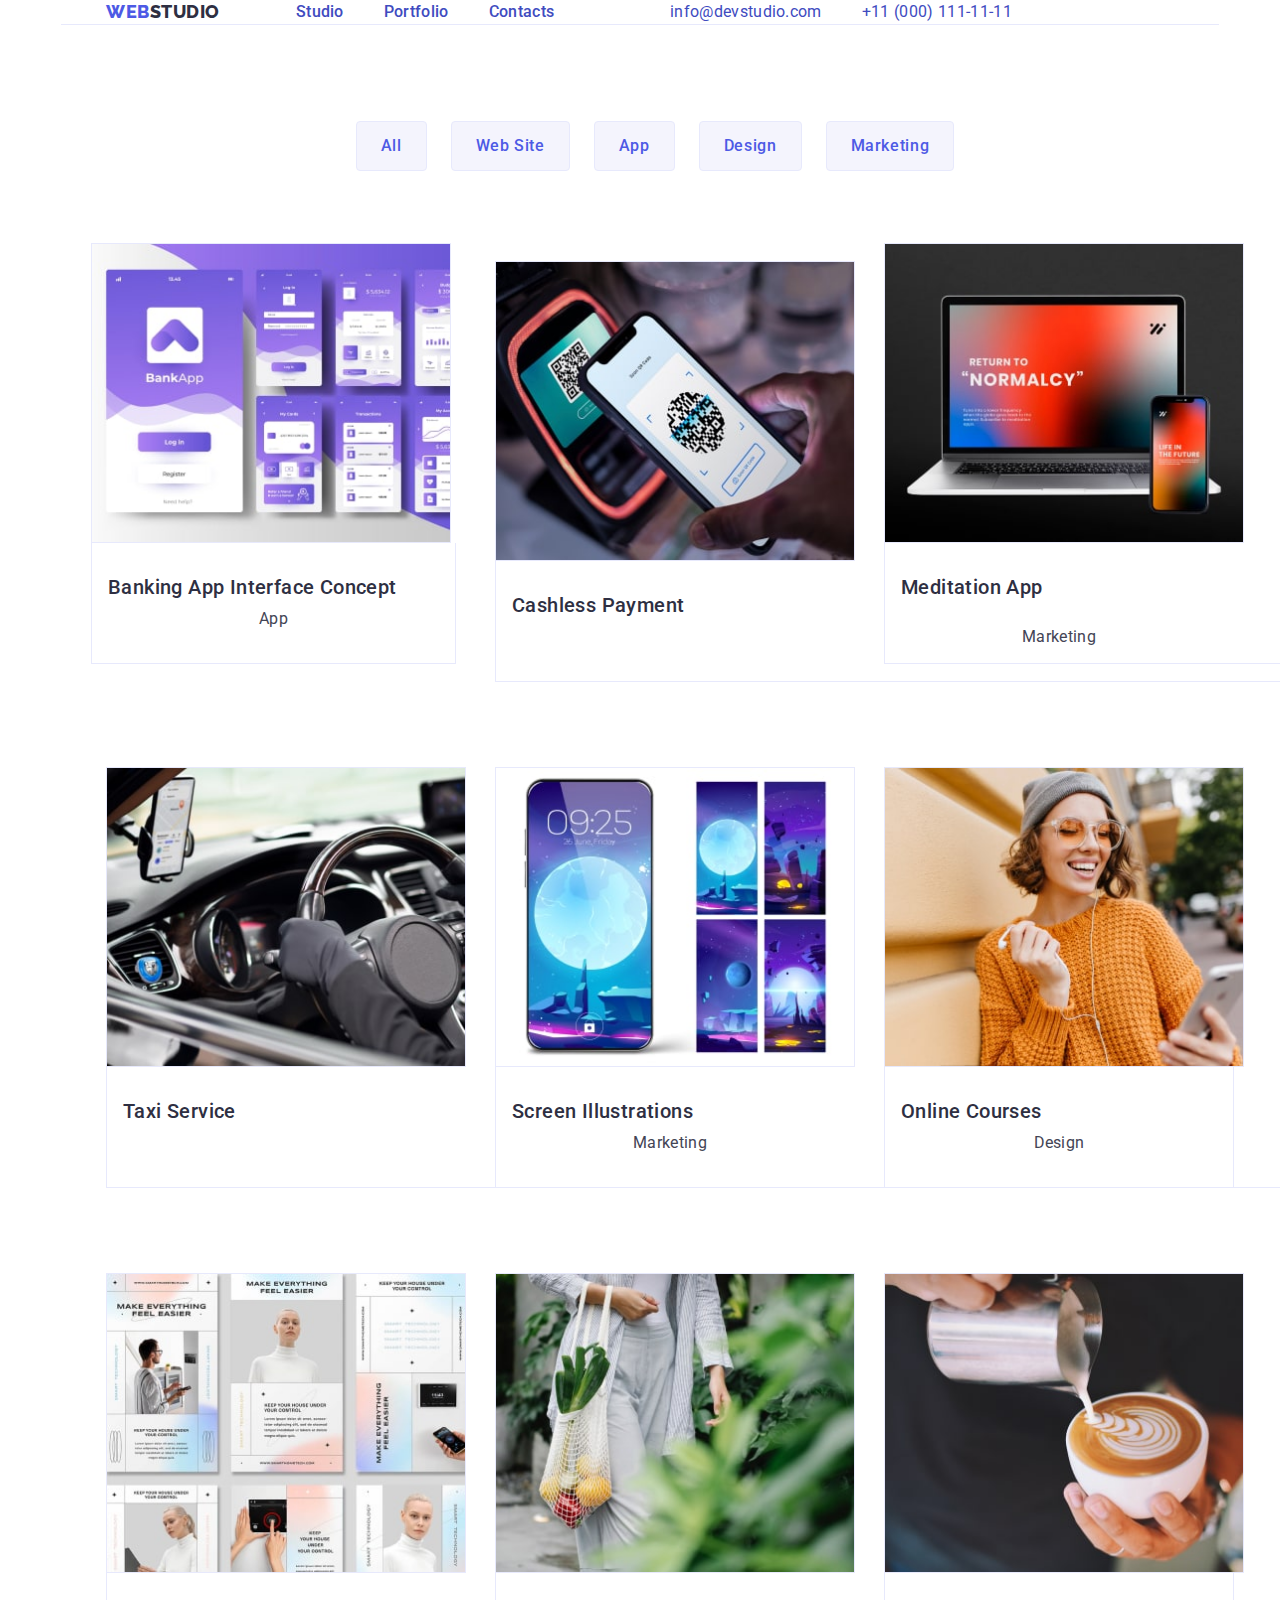
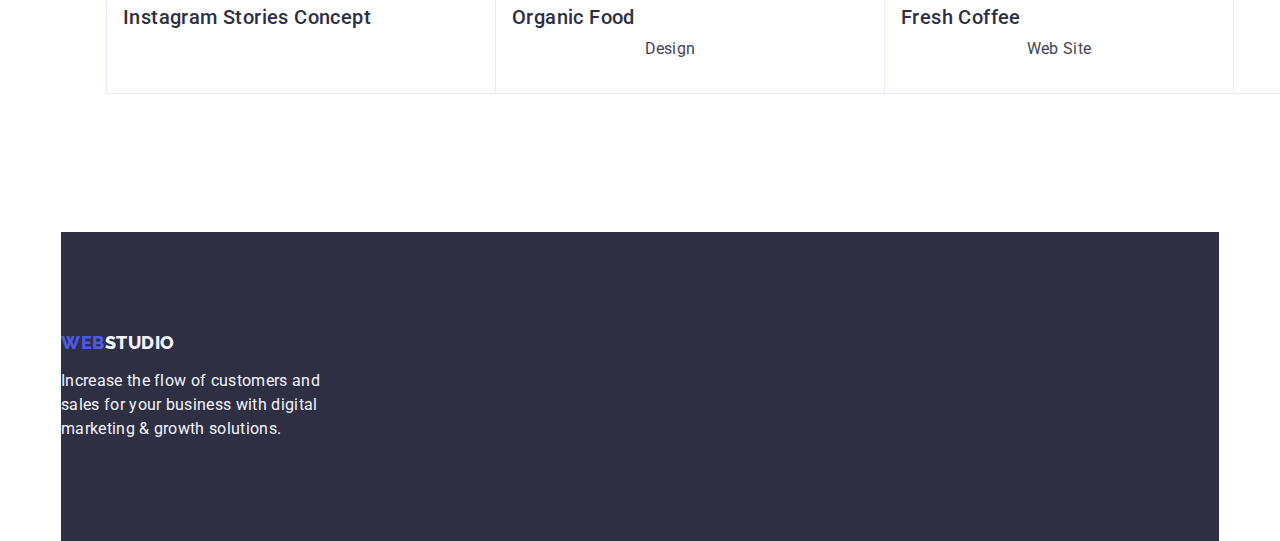
==== portfolio.html @ 0813a77e "add" ====
<!DOCTYPE html>
<html lang="en">

<head>
    <meta charset="UTF-8">
    <meta name="viewport" content="width=device-width, initial-scale=1.0">
    <title>Document</title>
    <link href="https://cdn.jsdelivr.net/npm/modern-normalize@2.0.0/modern-normalize.min.css" rel="stylesheet">
    <link rel="stylesheet" href="./css/styles.css">
    <link rel="preconnect" href="https://fonts.googleapis.com">
    <link rel="preconnect" href="https://fonts.gstatic.com" crossorigin>
    <link href="https://fonts.googleapis.com/css2?family=Raleway:wght@800&family=Roboto:wght@400;500;700&display=swap"
        rel="stylesheet">
</head>

<body>

  <!-- Хедер сторінки-->
  <header class="container heder-studio">
    <div class="container heder-past">
        <nav class="container menu">
          <a href="./index.html" class="weblogo link">Web<span class="studiologoheader">Studio</span></a>
          <ul class="list hero-menu">
            <li><a href="./index.html" class="link hero-menu-studio">Studio</a></li>
            <li><a href="./portfolio.html" class="link hero-menu-studio">Portfolio</a></li>
            <li><a href="" class="link hero-menu-studio">Contacts</a></li>
          </ul>
        </nav>
        <address class="contact-data container">
          <ul class="list adres-menu">
            <li>
              <a href="mailto:info@devstudio.com" class="link hero-menu-studio">info@devstudio.com</a>
            </li>
            <li>
              <a href="tel:+110001111111" class="link hero-menu-studio">+11 (000) 111-11-11</a>
            </li>
          </ul>
        </address>
    </div>
  </header>
    <!-- Унікальний контент сторінки-->
    <main>
        <section class="container section-portfolio">
            <div class="container">
                <h1 hidden>advanced</h1>
                <ul class="list section-portfolio-spese">
                    <li><button type="button" class="btn-portfolio">All</button></li>
                    <li><button type="button" class="btn-portfolio">Web Site</button></li>
                    <li><button type="button" class="btn-portfolio">App</button></li>
                    <li><button type="button" class="btn-portfolio">Design</button></li>
                    <li><button type="button" class="btn-portfolio">Marketing</button></li>
                </ul>
                <ul class="list container portfolio-content">
                    <li class="portfolio-content-spase">
                        <div class="portfolio-title">
                            <a href="#" class="link portfolio-title">
                                <img src="./images/page2/img-8-min.jpg" alt="Banking App Interface Concept" width="360"
                                    height="300" class="portfolio-border" />
                                <div class="content-title">
                                    <h2 class="title-text-portfolio">Banking App Interface Concept</h2>
                                    <p class="title-text">App</p>
                                </div>
                            </a>
                        </div>
                    </li>
                    <li class="portfolio-content-spase">
                        <div class="container">
                            <a href="#" class="link container">
                                <img src="./images/page2/img-7-min.jpg" alt="Cashless Payment" width="360" height="300" class="portfolio-border"  />
                                <div class="content-title">
                                    <h2 class="title-text-portfolio">Cashless Payment</h2>
                                    <p class="title-text">Marketing</p>
                                </div>
                            </a>
                        </div>
                    </li>
                    <li class="portfolio-content-spase">
                        <div class="container">
                            <a href="#" class="link">
                                <img src="./images/page2/img-6-min.jpg" alt="Meditation App" width="360" height="300" class="portfolio-border" />
                                <div class="content-title">
                                    <h2 class="title-text-portfolio">Meditation App</h2>
                                    <p class="title-text">App</p>
                                </div>
                            </a>
                        </div>
                    </li>
                    <li class="portfolio-content-spase">
                        <div class="container">
                            <a href="#" class="link container">
                                <img src="./images/page2/img-5-min.jpg" alt="Taxi Service" width="360" height="300" class="portfolio-border" />
                                <div class="content-title">
                                    <h2 class="title-text-portfolio">Taxi Service</h2>
                                    <p class="title-text">Marketing</p>
                                </div>
                            </a>
                        </div>
                    </li>
                    <li class="portfolio-content-spase">
                        <div class="container">
                            <a href="#" class="link container">
                                <img src="./images/page2/img-4-min.jpg" alt="Screen Illustrations" width="360" height="300" class="portfolio-border" />
                                <div class="content-title">
                                    <h2 class="title-text-portfolio">Screen Illustrations</h2>
                                    <p class="title-text">Design</p>
                                </div>
                            </a>
                        </div>
                    </li>
                    <li class="portfolio-content-spase">
                        <div class="container">
                            <a href="#" class="link container">
                                <img src="./images/page2/img-3-min.jpg" alt="Online Courses" width="360" height="300" class="portfolio-border" />
                                <div class="content-title">
                                    <h2 class="title-text-portfolio">Online Courses</h2>
                                    <p class="title-text">Marketing</p>
                                </div>
                            </a>
                        </div>
                    </li>
                    <li class="portfolio-content-spase">
                        <div class="container">
                            <a href="#" class="link container">
                                <img src="./images/page2/img-2-min.jpg" alt="Instagram Stories Concept" width="360"
                                    height="300" class="portfolio-border" />
                                <div class="content-title">
                                    <h2 class="title-text-portfolio">Instagram Stories Concept</h2>
                                    <p class="title-text">Design</p>
                                </div>
                            </a>
                        </div>
                    </li>
                    <li class="portfolio-content-spase">
                        <div class="container">
                            <a href="#" class="link container">
                                <img src="./images/page2/img-1-min.jpg" alt="Organic Food" width="360" height="300" class="portfolio-border" />
                                <div class="content-title">
                                    <h2 class="title-text-portfolio">Organic Food</h2>
                                    <p class="title-text">Web Site</p>
                                </div>
                            </a>
                        </div>
                    </li>
                    <li class="portfolio-content-spase">
                        <div class="container">
                            <a href="#" class="link container">
                                <img src="./images/page2/img-0-min.jpg" alt="Fresh Coffee" width="360" height="300" class="portfolio-border" />
                                <div class="content-title">
                                    <h2 class="title-text-portfolio">Fresh Coffee</h2>
                                    <p class="title-text">Web Site</p>
                                </div>
                            </a>
                        </div>
                    </li>
                </ul>
            </div>
        </section>

    </main>
    <!-- Футер сторінки-->
    <footer class="footer-bag container">
        <a href="./index.html" class="weblogofooter link">Web<span class="studiologofooter">Studio</span></a>
        <p class="title-footer">
            Increase the flow of customers and sales for your business with digital
            marketing & growth solutions.
        </p>
    </footer>
</body>

</html>
---- css/styles.css ----
/**
  |============================
  | RESET
  |============================
*/
h1,
h2,
h3,
h4,
h5,
h6,
p {
  margin: 0;
}
ul, ol {
  list-style: none;
  margin: 0;
  padding: 0;
}
ul {padding-left: 0;}
a {
  text-decoration: none;
  color: currentColor;
}
button {
  font-family: inherit;
  cursor: pointer;
}
img {
  display: block;
}
/*________________________________________________________*/
.container {
  width: 1158px;
  margin: 0 auto;
  padding-left: 15px;
  padding-right: 15px;
}
/*________________________________________________________*/
:root {
  --primary-brand-color: #4D5AE5;
  --body-text-color: #434455;
  --dark-color: #2E2F42;
  --white-background-color: #FFFFFF;
  --light-mode-color: #F4F4FD;
  --pressed-state-color: #404BBF;
  --blue-button: #4d5ae5;
  --title-light: #e7e9fc;
}

body {
    margin: 0;
    font-family: 'Roboto', sans-serif;
    color: var(--body-text-color);
    background-color: var(--white-background-color);
}

.link {
  text-decoration: none;
  color: var(--pressed-state-color);
}

.link:hover {
  color: var(--pressed-state-color);
}

.link:focus {
  color: var(--pressed-state-color);
}

.list {
  list-style: none;
}

/**
  |============================
  | CSS Таблиця STUDIO
  |============================
*/

.weblogo {
  font-family: 'Raleway', sans-serif;
  font-style: normal;
  font-weight: 800;
  font-size: 18px;
  line-height: 1.17;
  letter-spacing: 0.03em;
  text-transform: uppercase;
  color: var(--primary-brand-color);
  margin-right: 76px;
}

.contact-data {
  font-style: normal;
  line-height: 1.5;
  letter-spacing: 0.02em;
  color: var(--body-text-color);
}

.adres-menu {
  color: var(--body-text-color);
  display: flex;
  gap: 40px;

}

.studiologoheader {
  font-style: normal;
  font-weight: 800;
  font-size: 18px;
  line-height: 1.17;
  text-transform: uppercase;
  letter-spacing: 0.03em;
  color: var(--dark-color);
}

.weblogofooter {
  font-style: normal;
  font-weight: 800;
  font-size: 18px;
  line-height: 1.17;
  letter-spacing: 0.03em;
  color: var(--primary-brand-color);
  display: inline-block;
  margin-bottom: 16px;
}

.studiologofooter {
  font-style: normal;
  font-weight: 800;
  font-size: 18px;
  line-height: 1.17;
  letter-spacing: 0.03em;
  color: var(--light-mode-color);
}

.section-hero {
  background: var(--dark-color);
  padding: 188px 0;
}

.btn-hero {
  font-family: "Roboto", sans-serif;
  font-weight: 500;
  line-height: 1.5;
  letter-spacing: 0.04em;
  cursor: pointer;
  color: var(--white-background-color);
  display: block;
  min-width: 169px;
  height: 56px;
  border: none;
  background-color: var(--blue-button); 
  border-radius: 4px;
}

.btn-hero:hover {
  background-color: var(--pressed-state-color);
}

.btn-hero:focus {
  background-color: var(--pressed-state-color);
}

.hero-text {
  font-style: normal;
  font-weight: 700;
  font-size: 56px;
  line-height: 1.07;
  text-align: center;
  letter-spacing: 0.02em;
  color: var(--white-background-color);
  max-width: 496px;
}

.hero-menu {
  font-style: normal;
  font-weight: 500;
  font-size: 16px;
  line-height: 1.5;
  letter-spacing: 0.02em;
  color: var(--dark-color);
  display: flex;
  gap: 40px;
}

.hero-menu:focus {
  color: var(--pressed-state-color);
}

.meil-header {
  font-style: normal;
  font-weight: 400;
  font-size: 16px;
  line-height: 1.5;
  letter-spacing: 0.02em;
  color: var(--body-text-color);
}

.tel-header {
  font-style: normal;
  font-weight: 400;
  font-size: 16px;
  line-height: 1.5; 
  letter-spacing: 0.02em;
  color: var(--body-text-color);
}

.title-page {
  font-style: normal;
  font-weight: 700;
  font-size: 36px;
  line-height: 1.11;
  text-transform: capitalize;
  letter-spacing: 0.02em;
  text-align: center;
  margin-bottom: 72px;
}

.title-text-on {
  font-style: normal;
  font-weight: 500;
  font-size: 20px;
  line-height: 1.2;
  letter-spacing: 0.02em;
  color: var(--dark-color);
  margin-bottom: 8px 
}

.title-text {
  font-style: normal;
  font-weight: 400;
  font-size: 16px;
  line-height: 1.5;
  letter-spacing: 0.02em;
  color: var(--body-text-color);
  
}

.title-text-portfolio {
  font-style: normal;
  font-weight: 500;
  font-size: 20px;
  line-height: 1.2;
  letter-spacing: 0.02em;
  color: var(--dark-color);
  margin-bottom: 8px;
}

.weblogofooter {
  font-family: 'Raleway', sans-serif;
  font-style: normal;
  font-weight: 800;
  font-size: 18px;
  line-height: 1.17;
  text-transform: uppercase;
  letter-spacing: 0.03em;
  color: var(--primary-brand-color);
 }

.studiologoheader {
  font-style: normal;
  font-weight: 800;
  font-size: 18px;
  line-height: 1.17;
  text-transform: uppercase;
  letter-spacing: 0.03em;
  color: var(--dark-color);
 }

.studiologofooter {
  font-style: normal;
  font-weight: 800;
  font-size: 18px;
  line-height: 1.17;
  text-transform: uppercase;
  letter-spacing: 0.03em;
  color: var(--light-mode-color);
}

.title-footer {
  font-style: normal;
  font-weight: 400;
  font-size: 16px;
  line-height: 1.5;
  letter-spacing: 0.02em;
  color: var(--light-mode-color);
  max-width: 264px;
}

.section-what {
  background-color: var(--light-mode-color);
  padding-bottom: 120px;

}

.section-team {
  background-color: var(--light-mode-color);
  padding: 120px 0;
}

.catalog {
  background-color: var(--white-background-color);
  width: calc((100% - 72px) / 4); 
  border-radius: 0px 0px 4px 4px;
}

.footer-bag {
  background-color: var(--dark-color);
  padding: 100px 0;
}

.catalog-portfolio {
  font-weight: 500;
  line-height: 1.5;
  letter-spacing: 0.02em;
  color: var(--dark-color);

}

.catalog-portfolio:hover {
  color: var(--pressed-state-color);
}

.catalog-portfolio:focus {
  color: var(--pressed-state-color);
}

.btn-portfolio {
  font-style: normal;
  font-weight: 500;
  font-size: 16px;
  line-height: 1.5;
  text-align: center;
  cursor: pointer;
  letter-spacing: 0.04em;
  background-color: var(--light-mode-color);
  color: var(--primary-brand-color);
  padding: 12px 24px;
  border: 1px solid var(--title-light);
  border-radius: 4px;
}

.btn-portfolio:hover {
  background-color: var(--pressed-state-color);
  color: var(--white-background-color);
  border: 1px solid transparent;
}
.btn-portfolio:focus {
  background-color: var(--pressed-state-color);
  color: var(--white-background-color);
  border: 1px solid transparent;
}

.adres-portfolio {
  font-style: normal;
}

.adres-portfolio:hover {
  color: var(--pressed-state-color);
}

.adres-portfolio:focus {
  color: var(--pressed-state-color);
}

.portfolio-border {
  border: 1px solid #E7E9FC;
}

.heder-studio {
  border-bottom: 1px solid #e7e9fc
}

.heder-past {
  display: flex; 
  padding: 0 15px;
}

.menu {
  display: flex;
  align-items: center;
}

.visually-hidden {
  position: absolute;
  width: 1px;
  height: 1px;
  margin: -1px;
  border: 0;
  padding: 0;
  white-space: nowrap;
  clip-path: inset(100%);
  clip: rect(0 0 0 0);
  overflow: hidden;
}

.list-past {
  display: flex; 
  gap: 24px; 

}
.list-past-content {
  width: calc((100% - 72px) / 4);
}

.list-content {
  padding: 120px 0;
}

.list-back {
  display: flex; 
  gap: 24px;
}

.list-back-content {
  width: calc((100% - 48px) / 3);
}

.page-catalog {
  display: flex;
  gap: 24px; 
}

.name-person {
  padding: 32px 16px;
}

.title-text-on {
  text-align: center; 
  margin-bottom: 8px;
}

.title-text {
  text-align: center;
}

.section-portfolio {
  padding-top: 96px;
  padding-bottom: 120px;
}

.section-portfolio-spese {
  display: flex;
  justify-content: center; 
  gap: 24px;
  margin-bottom: 72px;
}

.portfolio-content {
  display: flex;
  flex-wrap: wrap; 
  column-gap: 24px;
  row-gap: 48px; 
  padding-left: 0;
}

.portfolio-content-spase {
  width: calc((100% - 48px) / 3);
}

.content-title {
  padding: 32px 16px;
  border: 1px solid #e7e9fc; 
  border-top: none; 
}
.hero-menu-studio {
  padding-top: 24px;
  padding-bottom: 24px;
}
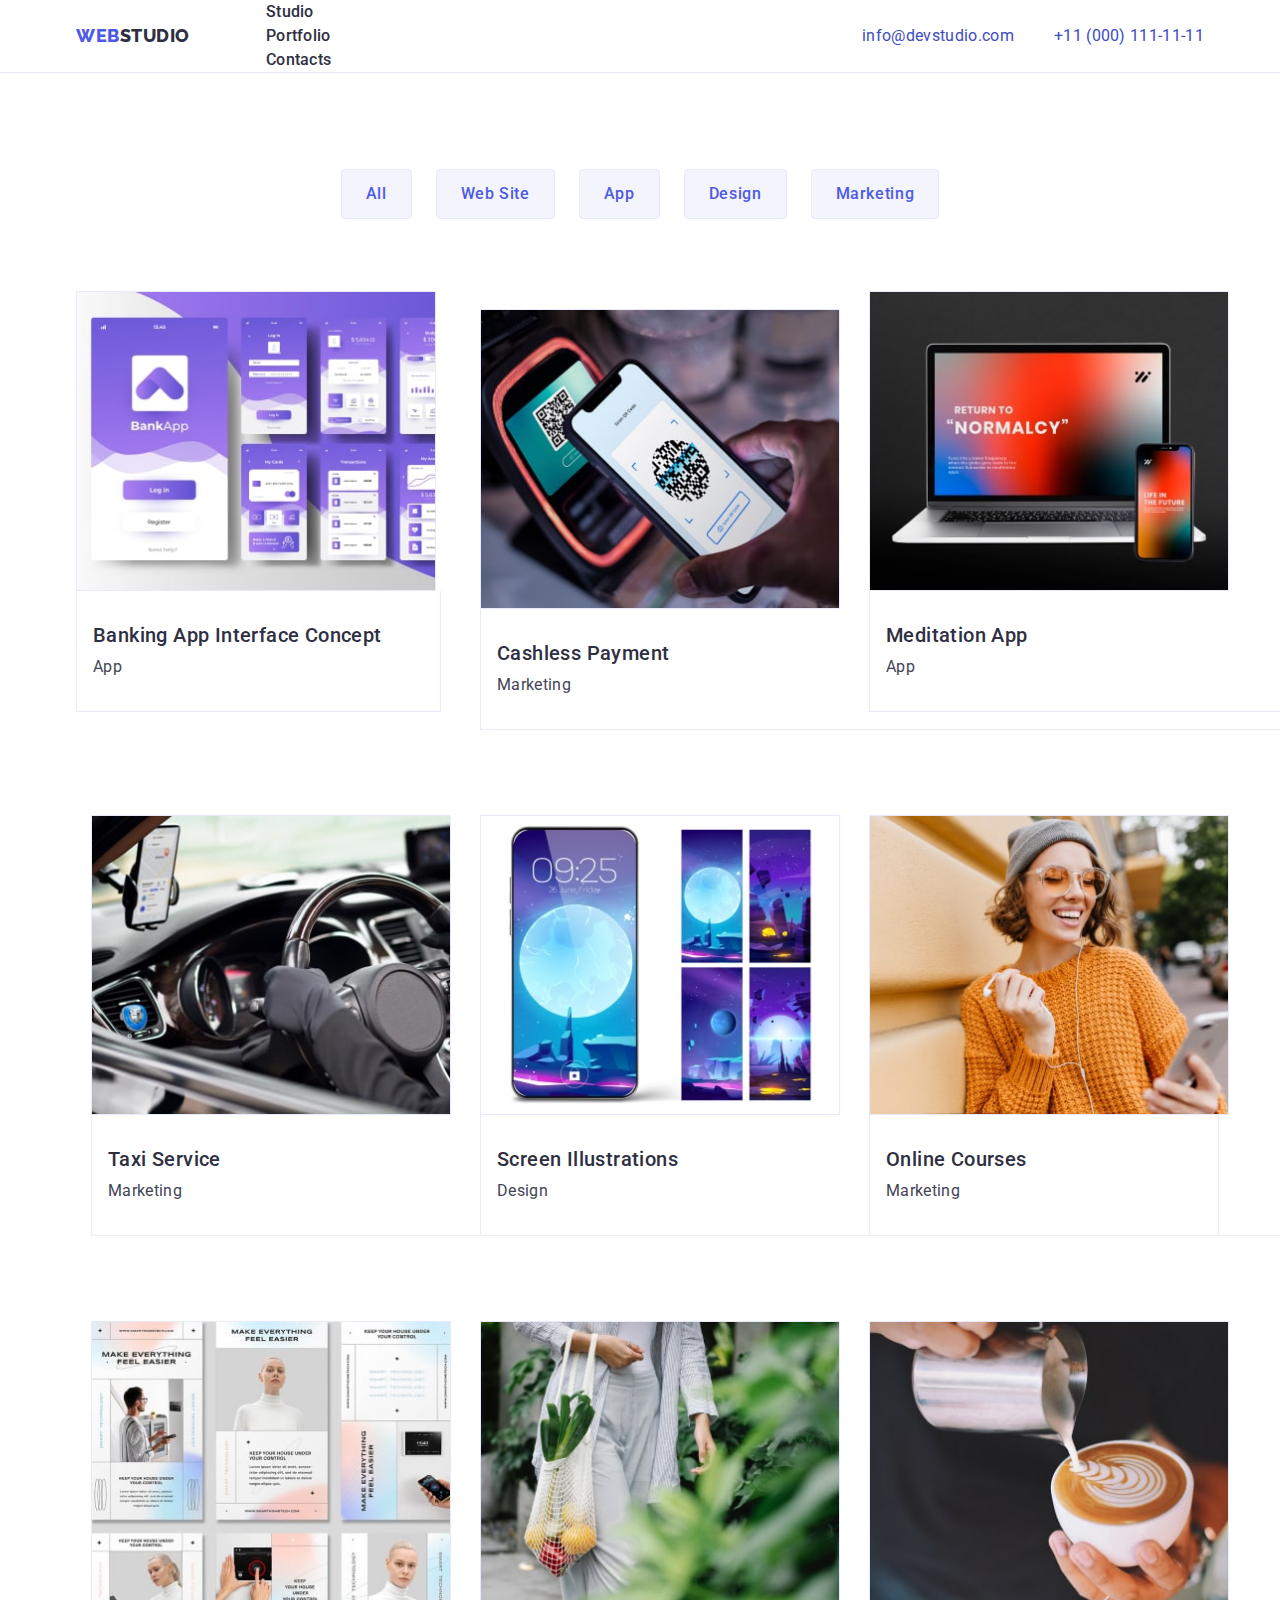
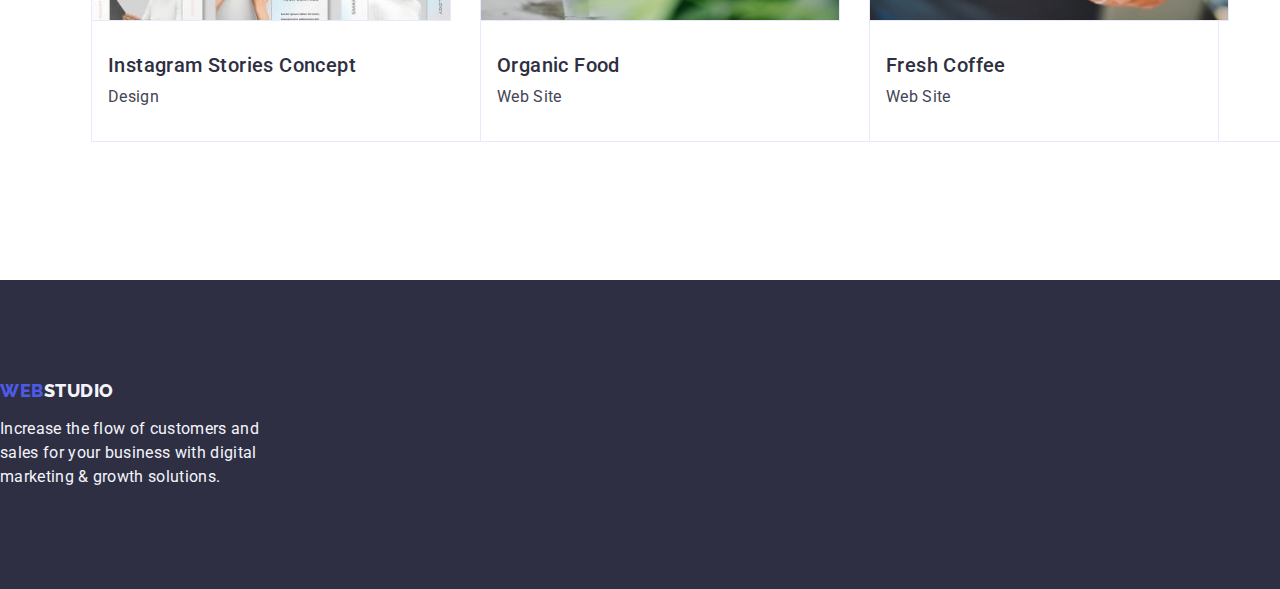
==== commit 6a9dbb40: "add" ====
--- a/portfolio.html
+++ b/portfolio.html
@@ -16,23 +16,23 @@
 <body>
 
   <!-- Хедер сторінки-->
-  <header class="container heder-studio">
+  <header class="heder-studio">
     <div class="container heder-past">
-        <nav class="container menu">
+        <nav class="menu">
           <a href="./index.html" class="weblogo link">Web<span class="studiologoheader">Studio</span></a>
-          <ul class="list hero-menu">
-            <li><a href="./index.html" class="link hero-menu-studio">Studio</a></li>
-            <li><a href="./portfolio.html" class="link hero-menu-studio">Portfolio</a></li>
-            <li><a href="" class="link hero-menu-studio">Contacts</a></li>
+          <ul class="list">
+            <li><a href="./index.html" class="link hero-menu">Studio</a></li>
+            <li><a href="./portfolio.html" class="link hero-menu">Portfolio</a></li>
+            <li><a href="" class="link hero-menu">Contacts</a></li>
           </ul>
         </nav>
-        <address class="contact-data container">
+        <address class="contact-data">
           <ul class="list adres-menu">
             <li>
-              <a href="mailto:info@devstudio.com" class="link hero-menu-studio">info@devstudio.com</a>
+              <a href="mailto:info@devstudio.com" class="link">info@devstudio.com</a>
             </li>
             <li>
-              <a href="tel:+110001111111" class="link hero-menu-studio">+11 (000) 111-11-11</a>
+              <a href="tel:+110001111111" class="link">+11 (000) 111-11-11</a>
             </li>
           </ul>
         </address>
@@ -40,9 +40,9 @@
   </header>
     <!-- Унікальний контент сторінки-->
     <main>
-        <section class="container section-portfolio">
+        <section class="section-portfolio">
             <div class="container">
-                <h1 hidden>advanced</h1>
+                <h1 class="visually-hidden">advanced</h1>
                 <ul class="list section-portfolio-spese">
                     <li><button type="button" class="btn-portfolio">All</button></li>
                     <li><button type="button" class="btn-portfolio">Web Site</button></li>
@@ -158,7 +158,7 @@
 
     </main>
     <!-- Футер сторінки-->
-    <footer class="footer-bag container">
+    <footer class="footer-bag">
         <a href="./index.html" class="weblogofooter link">Web<span class="studiologofooter">Studio</span></a>
         <p class="title-footer">
             Increase the flow of customers and sales for your business with digital
--- a/css/styles.css
+++ b/css/styles.css
@@ -83,6 +83,7 @@
   font-style: normal;
   font-weight: 800;
   font-size: 18px;
+  padding: 24px 0;
   line-height: 1.17;
   letter-spacing: 0.03em;
   text-transform: uppercase;
@@ -95,6 +96,7 @@
   line-height: 1.5;
   letter-spacing: 0.02em;
   color: var(--body-text-color);
+  margin-left: auto;
 }
 
 .adres-menu {
@@ -289,7 +291,6 @@
 }
 
 .section-what {
-  background-color: var(--light-mode-color);
   padding-bottom: 120px;
 
 }
@@ -374,7 +375,7 @@
 
 .heder-past {
   display: flex; 
-  padding: 0 15px;
+  align-items: center;
 }
 
 .menu {
@@ -432,7 +433,7 @@
 }
 
 .title-text {
-  text-align: center;
+
 }
 
 .section-portfolio {
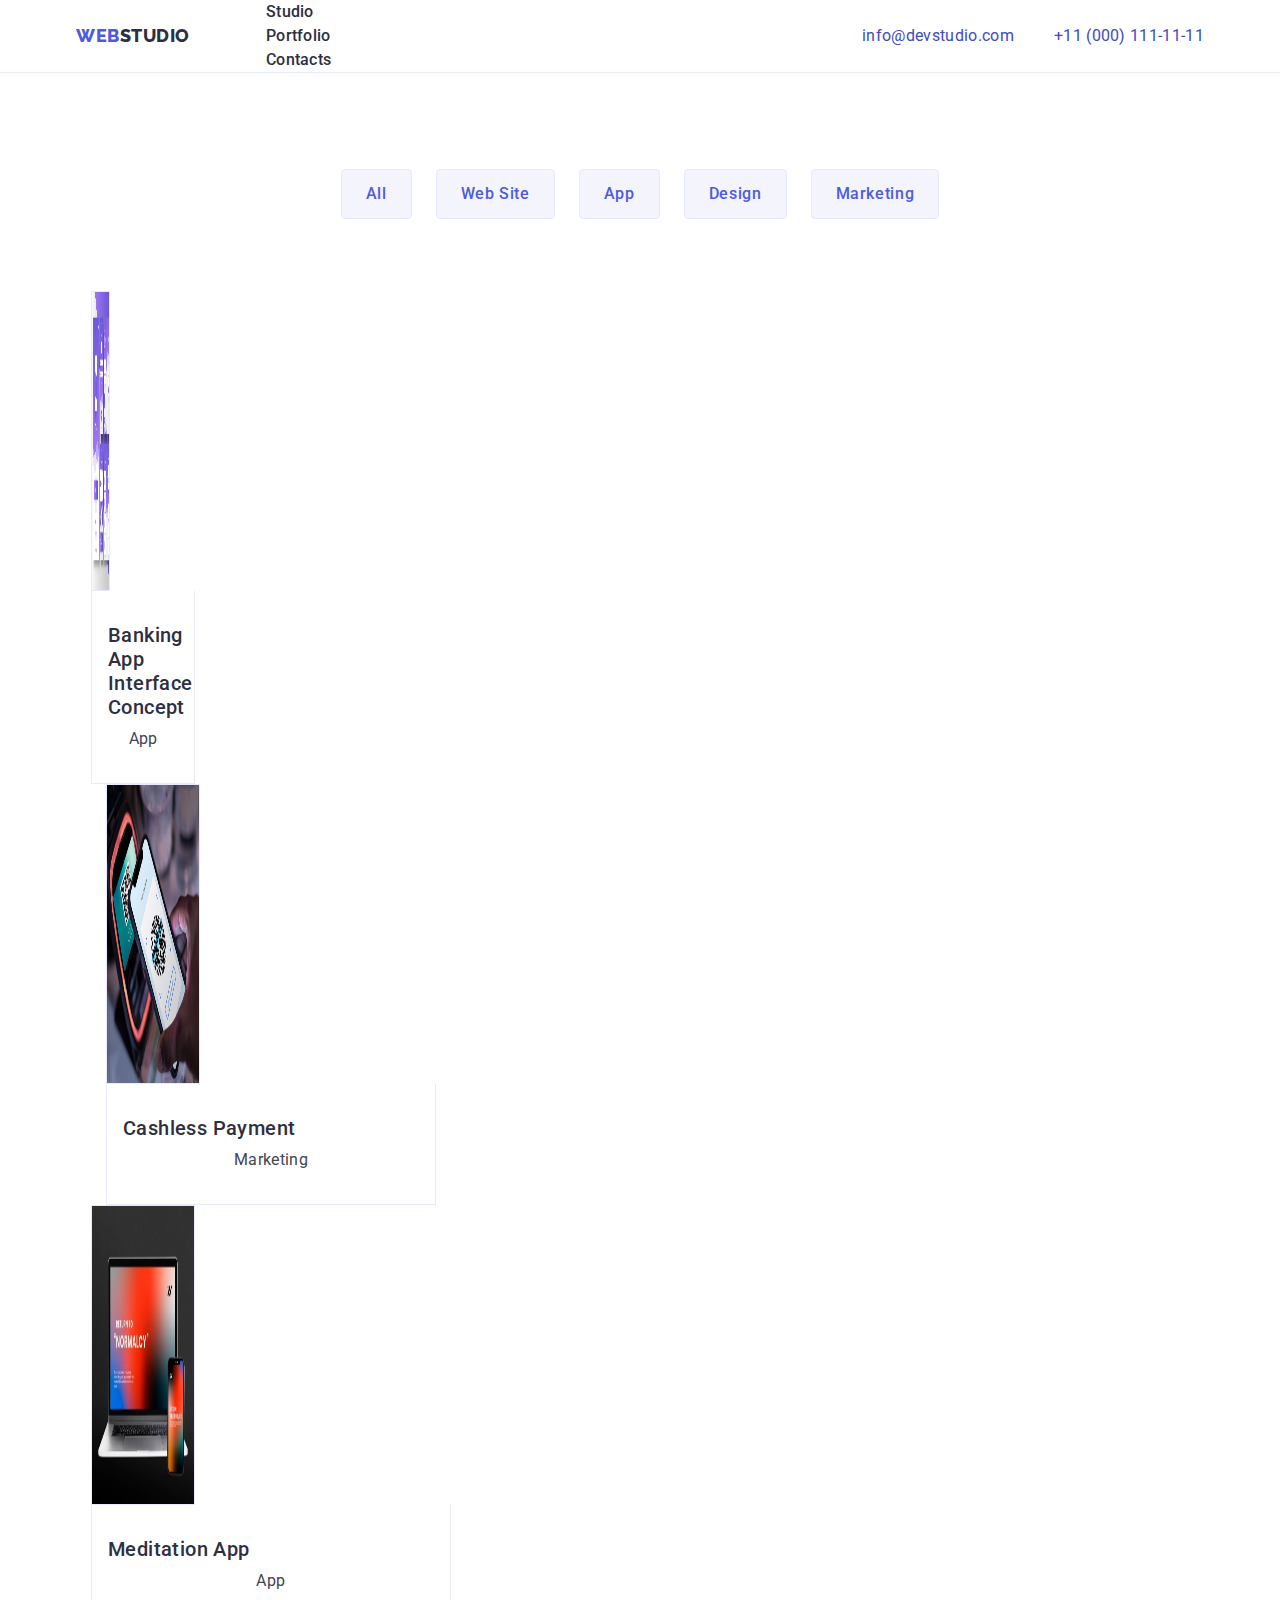
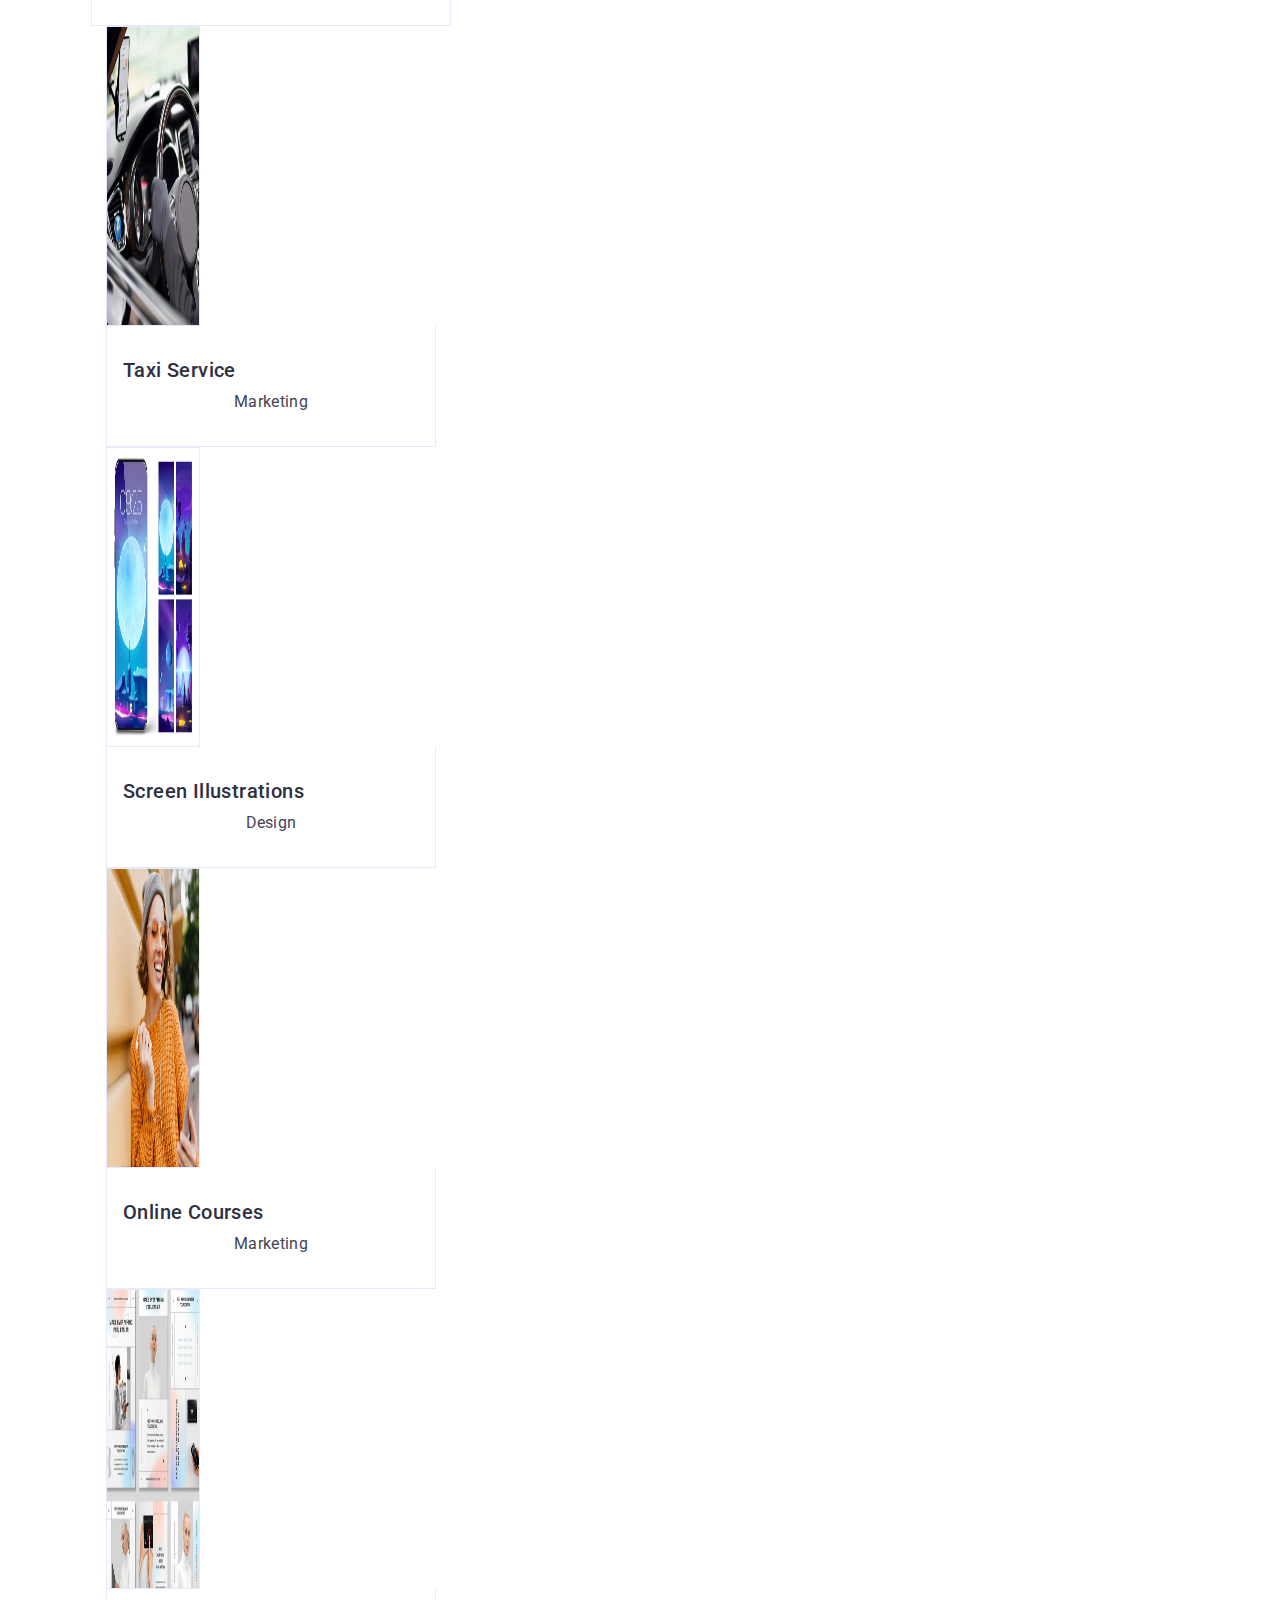
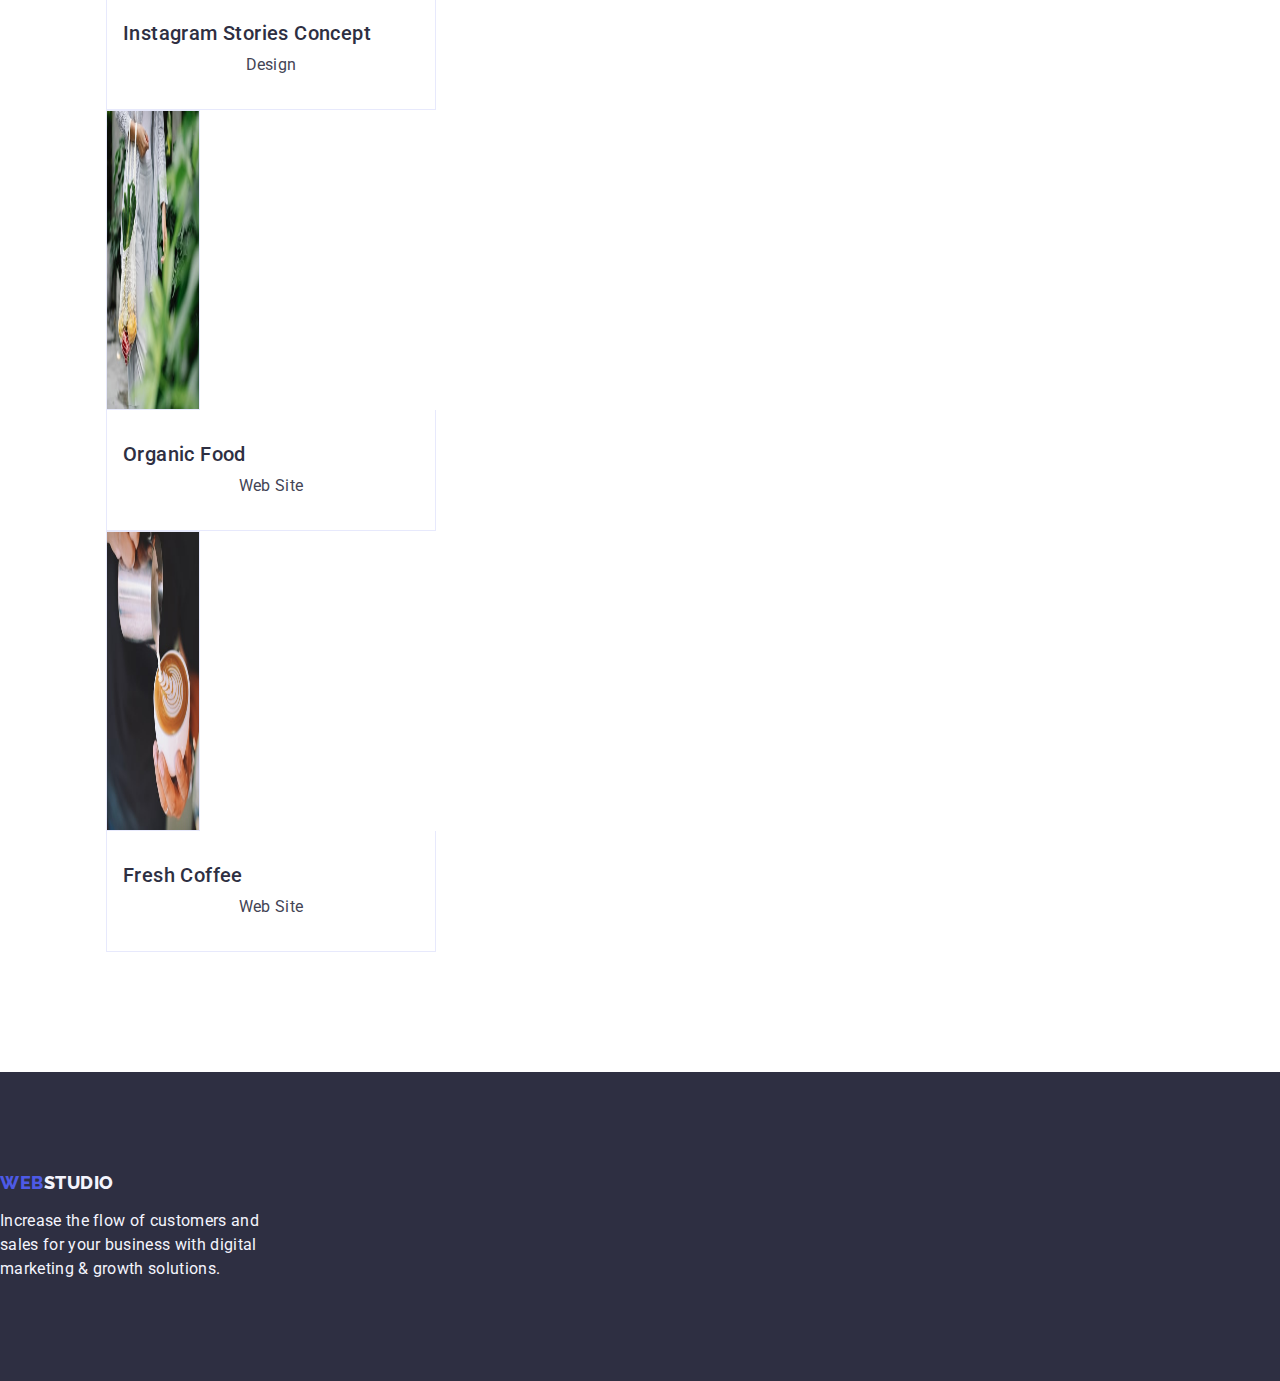
==== commit baea88e1: "add" ====
--- a/portfolio.html
+++ b/portfolio.html
@@ -15,29 +15,29 @@
 
 <body>
 
-  <!-- Хедер сторінки-->
-  <header class="heder-studio">
-    <div class="container heder-past">
-        <nav class="menu">
-          <a href="./index.html" class="weblogo link">Web<span class="studiologoheader">Studio</span></a>
-          <ul class="list">
-            <li><a href="./index.html" class="link hero-menu">Studio</a></li>
-            <li><a href="./portfolio.html" class="link hero-menu">Portfolio</a></li>
-            <li><a href="" class="link hero-menu">Contacts</a></li>
-          </ul>
-        </nav>
-        <address class="contact-data">
-          <ul class="list adres-menu">
-            <li>
-              <a href="mailto:info@devstudio.com" class="link">info@devstudio.com</a>
-            </li>
-            <li>
-              <a href="tel:+110001111111" class="link">+11 (000) 111-11-11</a>
-            </li>
-          </ul>
-        </address>
-    </div>
-  </header>
+    <!-- Хедер сторінки-->
+    <header class="heder-studio">
+        <div class="container heder-past">
+            <nav class="menu">
+                <a href="./index.html" class="weblogo link">Web<span class="studiologoheader">Studio</span></a>
+                <ul class="list">
+                    <li><a href="./index.html" class="link hero-menu">Studio</a></li>
+                    <li><a href="./portfolio.html" class="link hero-menu">Portfolio</a></li>
+                    <li><a href="" class="link hero-menu">Contacts</a></li>
+                </ul>
+            </nav>
+            <address class="contact-data">
+                <ul class="list adres-menu">
+                    <li>
+                        <a href="mailto:info@devstudio.com" class="link">info@devstudio.com</a>
+                    </li>
+                    <li>
+                        <a href="tel:+110001111111" class="link">+11 (000) 111-11-11</a>
+                    </li>
+                </ul>
+            </address>
+        </div>
+    </header>
     <!-- Унікальний контент сторінки-->
     <main>
         <section class="section-portfolio">
@@ -52,105 +52,94 @@
                 </ul>
                 <ul class="list container portfolio-content">
                     <li class="portfolio-content-spase">
-                        <div class="portfolio-title">
-                            <a href="#" class="link portfolio-title">
-                                <img src="./images/page2/img-8-min.jpg" alt="Banking App Interface Concept" width="360"
-                                    height="300" class="portfolio-border" />
-                                <div class="content-title">
-                                    <h2 class="title-text-portfolio">Banking App Interface Concept</h2>
-                                    <p class="title-text">App</p>
-                                </div>
-                            </a>
-                        </div>
+                        <a href="#" class="link portfolio-title">
+                            <img src="./images/page2/img-8-min.jpg" alt="Banking App Interface Concept" width="360"
+                                height="300" class="portfolio-border" />
+                            <div class="content-title">
+                                <h2 class="title-text-portfolio">Banking App Interface Concept</h2>
+                                <p class="title-text">App</p>
+                            </div>
+                        </a>
                     </li>
                     <li class="portfolio-content-spase">
-                        <div class="container">
-                            <a href="#" class="link container">
-                                <img src="./images/page2/img-7-min.jpg" alt="Cashless Payment" width="360" height="300" class="portfolio-border"  />
-                                <div class="content-title">
-                                    <h2 class="title-text-portfolio">Cashless Payment</h2>
-                                    <p class="title-text">Marketing</p>
-                                </div>
-                            </a>
-                        </div>
+                        <a href="#" class="link container">
+                            <img src="./images/page2/img-7-min.jpg" alt="Cashless Payment" width="360" height="300"
+                                class="portfolio-border" />
+                            <div class="content-title">
+                                <h2 class="title-text-portfolio">Cashless Payment</h2>
+                                <p class="title-text">Marketing</p>
+                            </div>
+                        </a>
                     </li>
                     <li class="portfolio-content-spase">
-                        <div class="container">
-                            <a href="#" class="link">
-                                <img src="./images/page2/img-6-min.jpg" alt="Meditation App" width="360" height="300" class="portfolio-border" />
-                                <div class="content-title">
-                                    <h2 class="title-text-portfolio">Meditation App</h2>
-                                    <p class="title-text">App</p>
-                                </div>
-                            </a>
-                        </div>
+                        <a href="#" class="link">
+                            <img src="./images/page2/img-6-min.jpg" alt="Meditation App" width="360" height="300"
+                                class="portfolio-border" />
+                            <div class="content-title">
+                                <h2 class="title-text-portfolio">Meditation App</h2>
+                                <p class="title-text">App</p>
+                            </div>
+                        </a>
                     </li>
                     <li class="portfolio-content-spase">
-                        <div class="container">
-                            <a href="#" class="link container">
-                                <img src="./images/page2/img-5-min.jpg" alt="Taxi Service" width="360" height="300" class="portfolio-border" />
-                                <div class="content-title">
-                                    <h2 class="title-text-portfolio">Taxi Service</h2>
-                                    <p class="title-text">Marketing</p>
-                                </div>
-                            </a>
-                        </div>
+                        <a href="#" class="link container">
+                            <img src="./images/page2/img-5-min.jpg" alt="Taxi Service" width="360" height="300"
+                                class="portfolio-border" />
+                            <div class="content-title">
+                                <h2 class="title-text-portfolio">Taxi Service</h2>
+                                <p class="title-text">Marketing</p>
+                            </div>
+                        </a>
                     </li>
                     <li class="portfolio-content-spase">
-                        <div class="container">
-                            <a href="#" class="link container">
-                                <img src="./images/page2/img-4-min.jpg" alt="Screen Illustrations" width="360" height="300" class="portfolio-border" />
-                                <div class="content-title">
-                                    <h2 class="title-text-portfolio">Screen Illustrations</h2>
-                                    <p class="title-text">Design</p>
-                                </div>
-                            </a>
-                        </div>
+                        <a href="#" class="link container">
+                            <img src="./images/page2/img-4-min.jpg" alt="Screen Illustrations" width="360" height="300"
+                                class="portfolio-border" />
+                            <div class="content-title">
+                                <h2 class="title-text-portfolio">Screen Illustrations</h2>
+                                <p class="title-text">Design</p>
+                            </div>
+                        </a>
                     </li>
                     <li class="portfolio-content-spase">
-                        <div class="container">
-                            <a href="#" class="link container">
-                                <img src="./images/page2/img-3-min.jpg" alt="Online Courses" width="360" height="300" class="portfolio-border" />
-                                <div class="content-title">
-                                    <h2 class="title-text-portfolio">Online Courses</h2>
-                                    <p class="title-text">Marketing</p>
-                                </div>
-                            </a>
-                        </div>
+                        <a href="#" class="link container">
+                            <img src="./images/page2/img-3-min.jpg" alt="Online Courses" width="360" height="300"
+                                class="portfolio-border" />
+                            <div class="content-title">
+                                <h2 class="title-text-portfolio">Online Courses</h2>
+                                <p class="title-text">Marketing</p>
+                            </div>
+                        </a>
                     </li>
                     <li class="portfolio-content-spase">
-                        <div class="container">
-                            <a href="#" class="link container">
-                                <img src="./images/page2/img-2-min.jpg" alt="Instagram Stories Concept" width="360"
-                                    height="300" class="portfolio-border" />
-                                <div class="content-title">
-                                    <h2 class="title-text-portfolio">Instagram Stories Concept</h2>
-                                    <p class="title-text">Design</p>
-                                </div>
-                            </a>
-                        </div>
+                        <a href="#" class="link container">
+                            <img src="./images/page2/img-2-min.jpg" alt="Instagram Stories Concept" width="360"
+                                height="300" class="portfolio-border" />
+                            <div class="content-title">
+                                <h2 class="title-text-portfolio">Instagram Stories Concept</h2>
+                                <p class="title-text">Design</p>
+                            </div>
+                        </a>
                     </li>
                     <li class="portfolio-content-spase">
-                        <div class="container">
-                            <a href="#" class="link container">
-                                <img src="./images/page2/img-1-min.jpg" alt="Organic Food" width="360" height="300" class="portfolio-border" />
-                                <div class="content-title">
-                                    <h2 class="title-text-portfolio">Organic Food</h2>
-                                    <p class="title-text">Web Site</p>
-                                </div>
-                            </a>
-                        </div>
+                        <a href="#" class="link container">
+                            <img src="./images/page2/img-1-min.jpg" alt="Organic Food" width="360" height="300"
+                                class="portfolio-border" />
+                            <div class="content-title">
+                                <h2 class="title-text-portfolio">Organic Food</h2>
+                                <p class="title-text">Web Site</p>
+                            </div>
+                        </a>
                     </li>
                     <li class="portfolio-content-spase">
-                        <div class="container">
-                            <a href="#" class="link container">
-                                <img src="./images/page2/img-0-min.jpg" alt="Fresh Coffee" width="360" height="300" class="portfolio-border" />
-                                <div class="content-title">
-                                    <h2 class="title-text-portfolio">Fresh Coffee</h2>
-                                    <p class="title-text">Web Site</p>
-                                </div>
-                            </a>
-                        </div>
+                        <a href="#" class="link container">
+                            <img src="./images/page2/img-0-min.jpg" alt="Fresh Coffee" width="360" height="300"
+                                class="portfolio-border" />
+                            <div class="content-title">
+                                <h2 class="title-text-portfolio">Fresh Coffee</h2>
+                                <p class="title-text">Web Site</p>
+                            </div>
+                        </a>
                     </li>
                 </ul>
             </div>
--- a/css/styles.css
+++ b/css/styles.css
@@ -290,9 +290,12 @@
   max-width: 264px;
 }
 
+.section-two{
+  padding-top: 120px;
+  padding-bottom: 120px;
+}
 .section-what {
   padding-bottom: 120px;
-
 }
 
 .section-team {
@@ -367,6 +370,7 @@
 
 .portfolio-border {
   border: 1px solid #E7E9FC;
+  width: calc((100% - 48px) / 3);
 }
 
 .heder-studio {
@@ -433,7 +437,7 @@
 }
 
 .title-text {
-
+  text-align: center;
 }
 
 .section-portfolio {
@@ -448,7 +452,14 @@
   margin-bottom: 72px;
 }
 
-.portfolio-content {
+.portfolio-title {
+  width: calc((100% - 48px) / 3); 
+
+}
+
+
+.portfolio-content-spase {
+  width: calc((100% - 48px) / 3);
   display: flex;
   flex-wrap: wrap; 
   column-gap: 24px;
@@ -456,10 +467,6 @@
   padding-left: 0;
 }
 
-.portfolio-content-spase {
-  width: calc((100% - 48px) / 3);
-}
-
 .content-title {
   padding: 32px 16px;
   border: 1px solid #e7e9fc; 
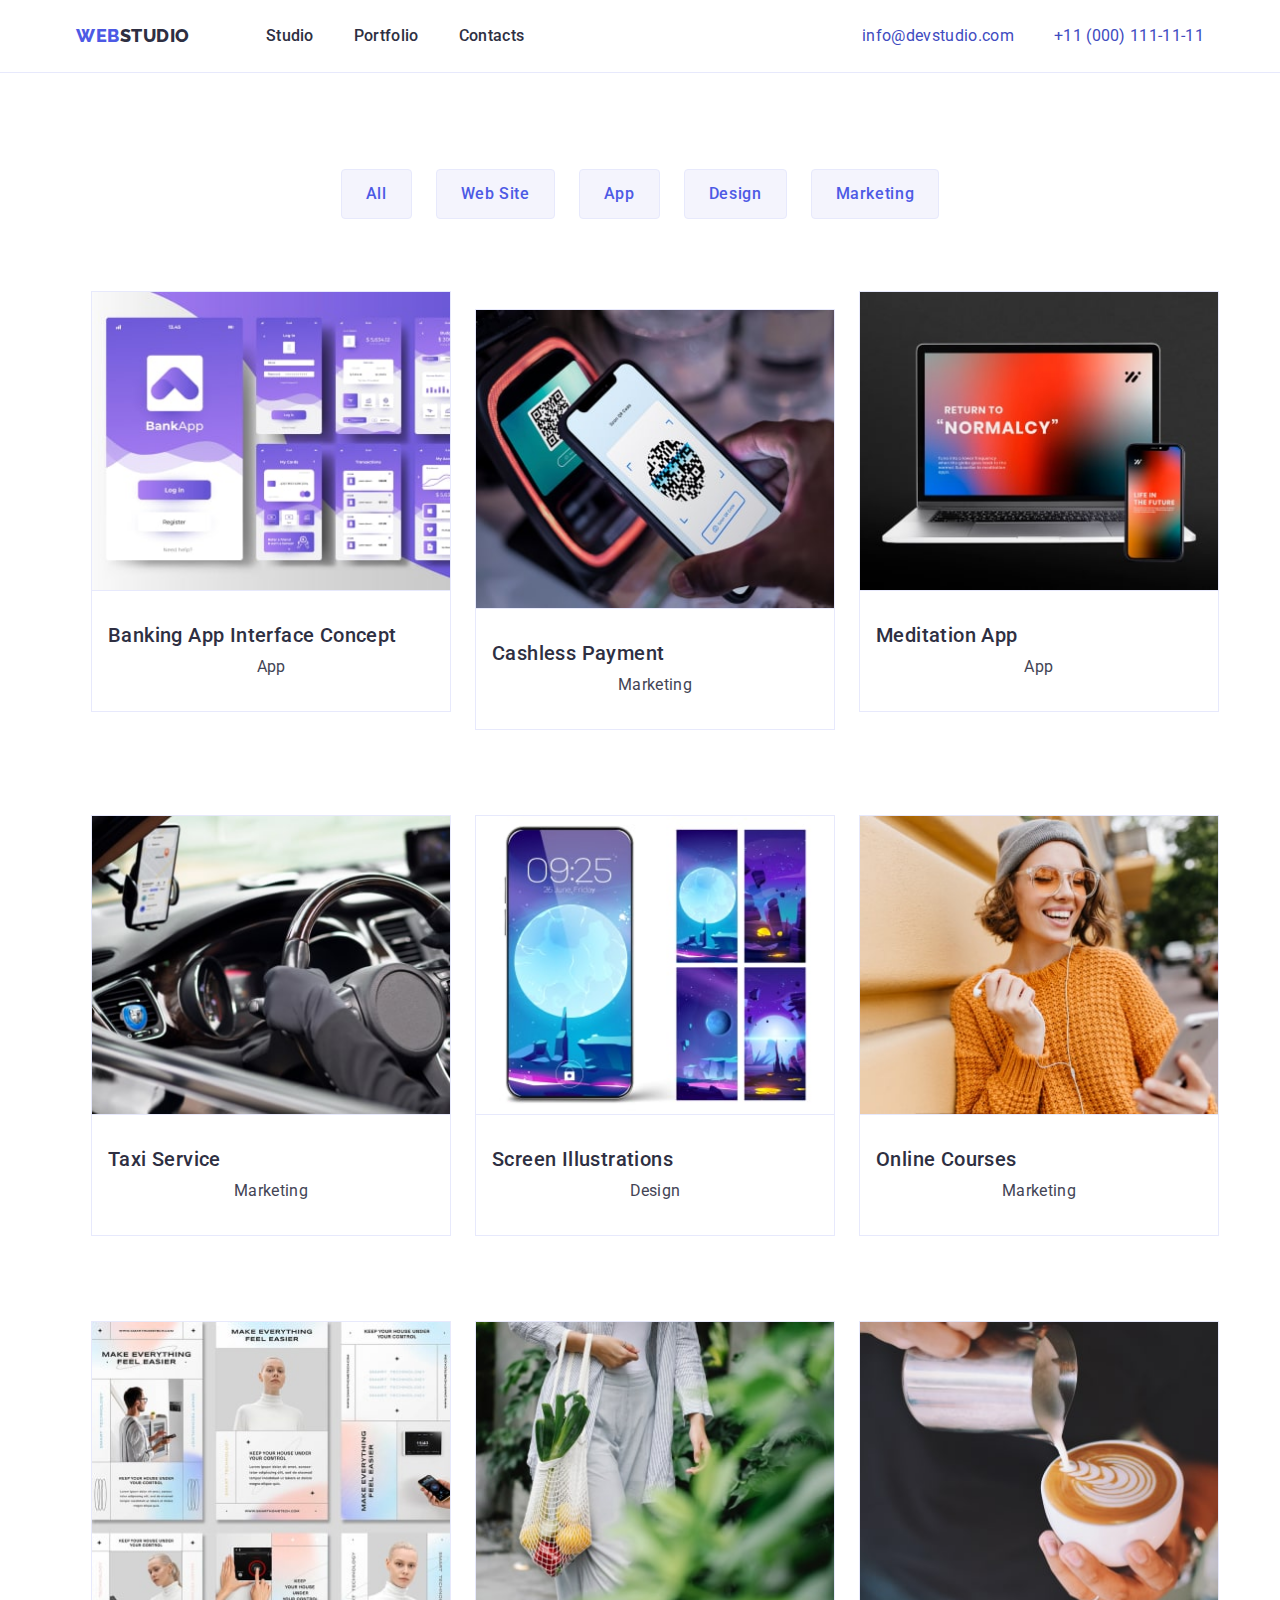
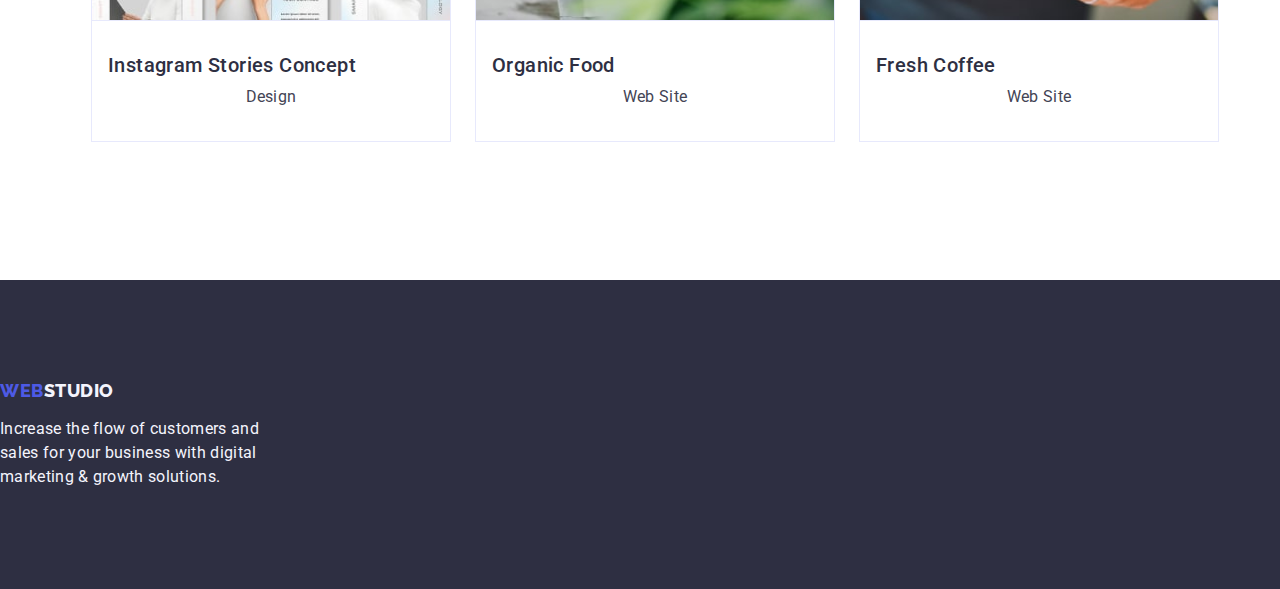
==== commit 565e9e61: "add" ====
--- a/portfolio.html
+++ b/portfolio.html
@@ -15,29 +15,29 @@
 
 <body>
 
-    <!-- Хедер сторінки-->
-    <header class="heder-studio">
-        <div class="container heder-past">
-            <nav class="menu">
-                <a href="./index.html" class="weblogo link">Web<span class="studiologoheader">Studio</span></a>
-                <ul class="list">
-                    <li><a href="./index.html" class="link hero-menu">Studio</a></li>
-                    <li><a href="./portfolio.html" class="link hero-menu">Portfolio</a></li>
-                    <li><a href="" class="link hero-menu">Contacts</a></li>
-                </ul>
-            </nav>
-            <address class="contact-data">
-                <ul class="list adres-menu">
-                    <li>
-                        <a href="mailto:info@devstudio.com" class="link">info@devstudio.com</a>
-                    </li>
-                    <li>
-                        <a href="tel:+110001111111" class="link">+11 (000) 111-11-11</a>
-                    </li>
-                </ul>
-            </address>
-        </div>
-    </header>
+  <!-- Хедер сторінки-->
+  <header class="heder-studio">
+    <div class="container heder-past">
+        <nav class="menu">
+          <a href="./index.html" class="weblogo link">Web<span class="studiologoheader">Studio</span></a>
+          <ul class="list menu-past">
+            <li><a href="./index.html" class="link hero-menu">Studio</a></li>
+            <li><a href="./portfolio.html" class="link hero-menu">Portfolio</a></li>
+            <li><a href="" class="link hero-menu">Contacts</a></li>
+          </ul>
+        </nav>
+        <address class="contact-data">
+          <ul class="list adres-menu">
+            <li>
+              <a href="mailto:info@devstudio.com" class="link">info@devstudio.com</a>
+            </li>
+            <li>
+              <a href="tel:+110001111111" class="link">+11 (000) 111-11-11</a>
+            </li>
+          </ul>
+        </address>
+    </div>
+  </header>
     <!-- Унікальний контент сторінки-->
     <main>
         <section class="section-portfolio">
--- a/css/styles.css
+++ b/css/styles.css
@@ -184,6 +184,7 @@
   color: var(--dark-color);
   display: flex;
   gap: 40px;
+  padding: 24px 0;
 }
 
 .hero-menu:focus {
@@ -370,7 +371,6 @@
 
 .portfolio-border {
   border: 1px solid #E7E9FC;
-  width: calc((100% - 48px) / 3);
 }
 
 .heder-studio {
@@ -385,6 +385,11 @@
 .menu {
   display: flex;
   align-items: center;
+}
+
+.menu-past {
+  gap: 40px;
+  display: flex;
 }
 
 .visually-hidden {
@@ -457,14 +462,14 @@
 
 }
 
-
-.portfolio-content-spase {
-  width: calc((100% - 48px) / 3);
+.portfolio-content{
   display: flex;
   flex-wrap: wrap; 
   column-gap: 24px;
   row-gap: 48px; 
-  padding-left: 0;
+}
+.portfolio-content-spase {
+  width: calc((100% - 48px) / 3);
 }
 
 .content-title {
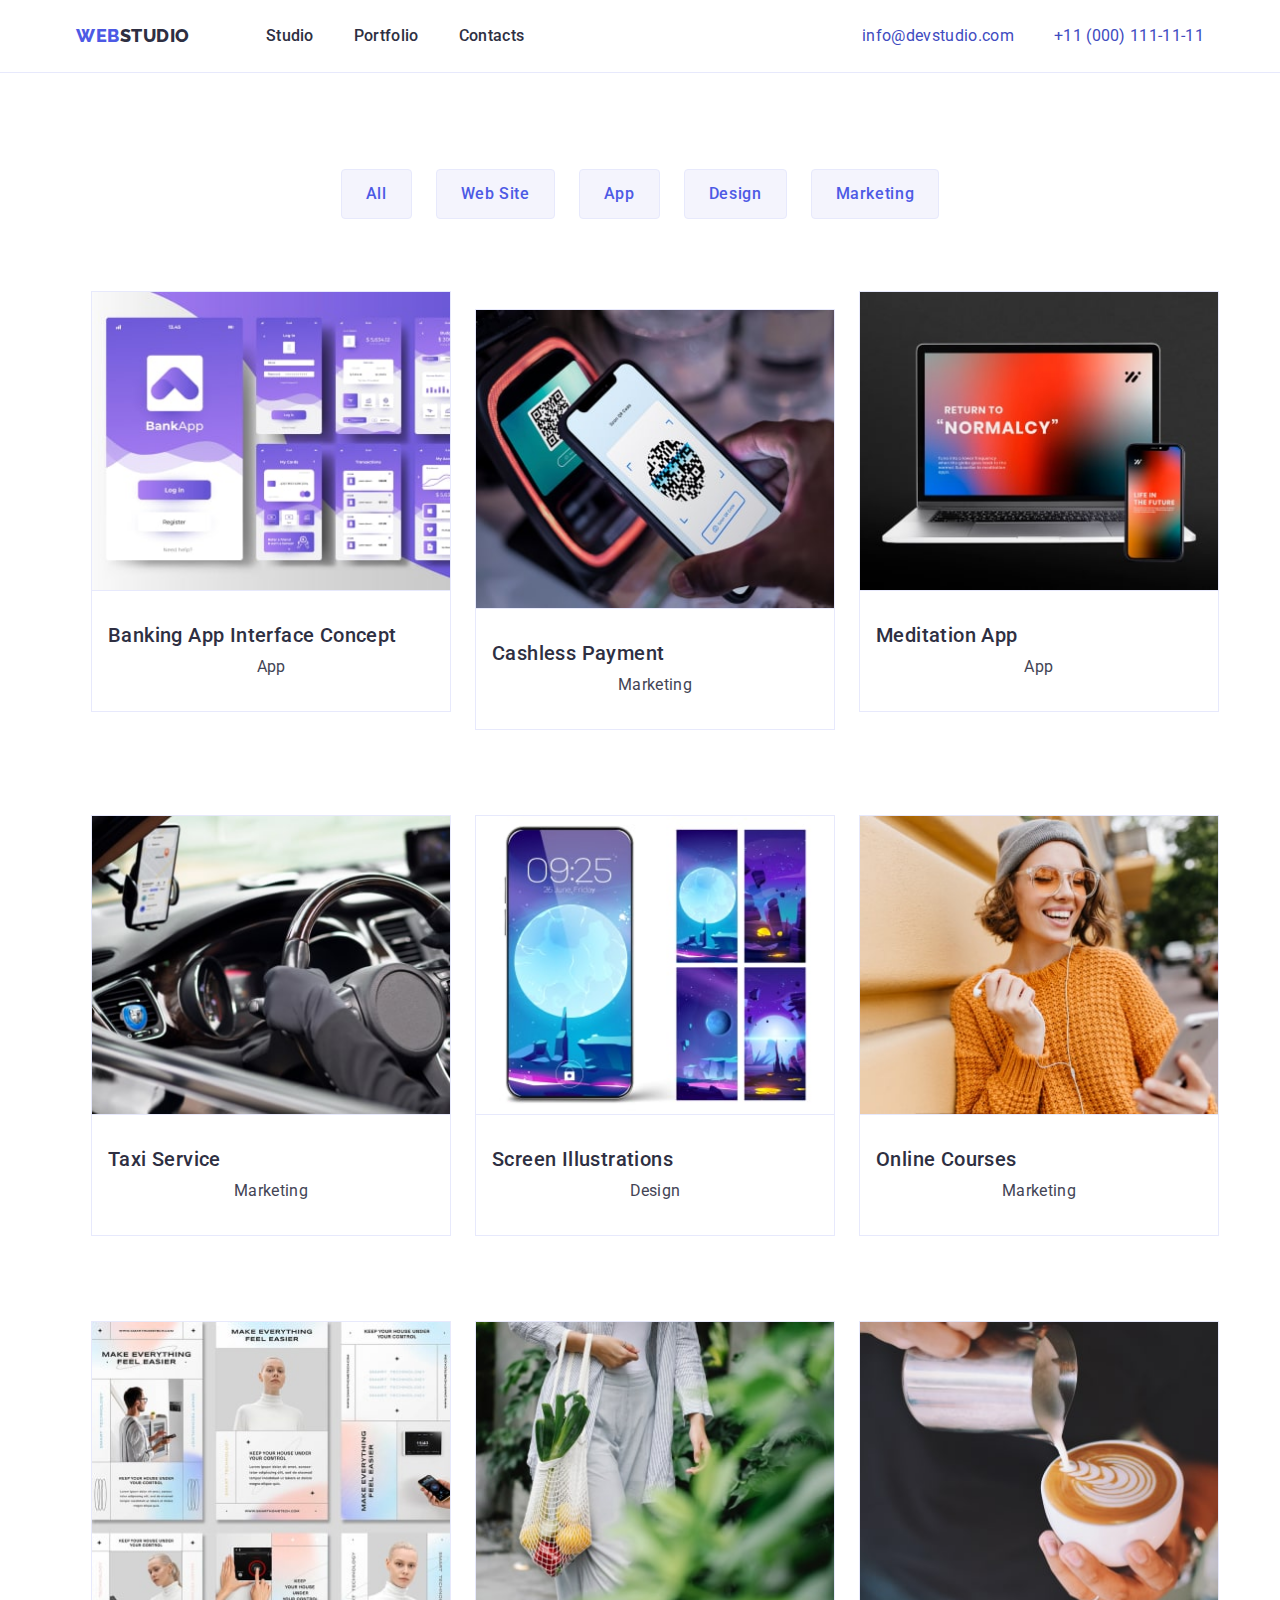
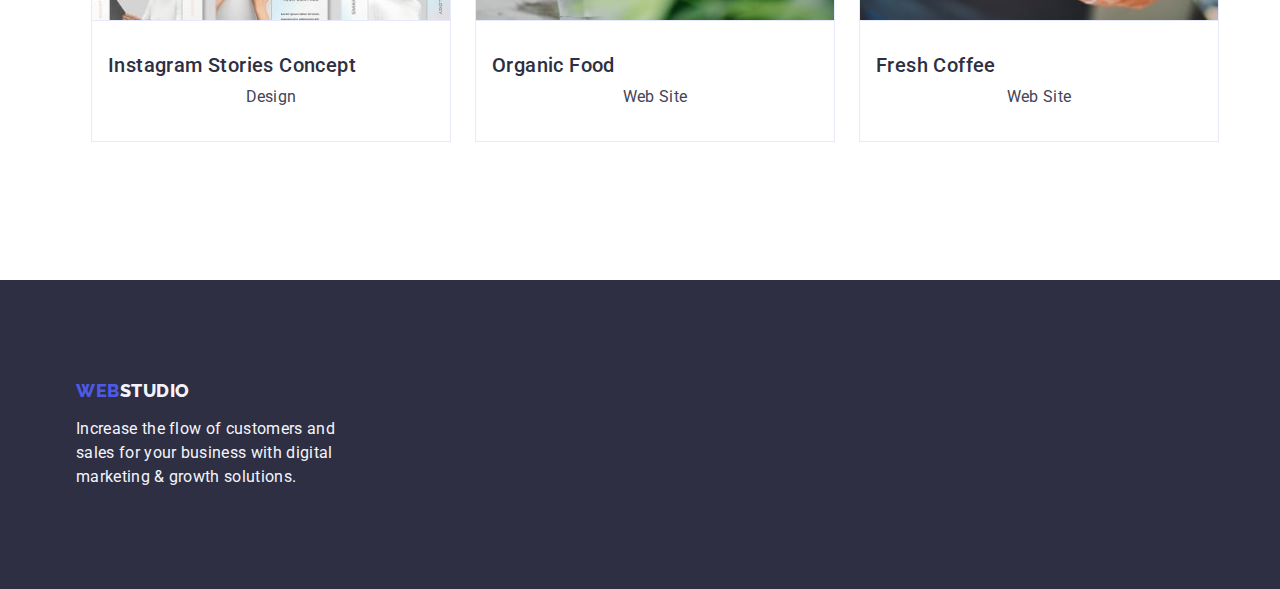
==== commit 483a1da7: "add" ====
--- a/portfolio.html
+++ b/portfolio.html
@@ -146,14 +146,16 @@
         </section>
 
     </main>
-    <!-- Футер сторінки-->
-    <footer class="footer-bag">
-        <a href="./index.html" class="weblogofooter link">Web<span class="studiologofooter">Studio</span></a>
-        <p class="title-footer">
-            Increase the flow of customers and sales for your business with digital
-            marketing & growth solutions.
-        </p>
-    </footer>
+  <!-- Футер сторінки-->
+  <footer class="footer-bag">
+    <div class="container">
+      <a href="./index.html" class="weblogofooter link">Web<span class="studiologofooter">Studio</span></a>
+      <p class="title-footer">
+        Increase the flow of customers and sales for your business with digital
+        marketing & growth solutions.
+      </p>
+    </div>
+  </footer>
 </body>
 
 </html>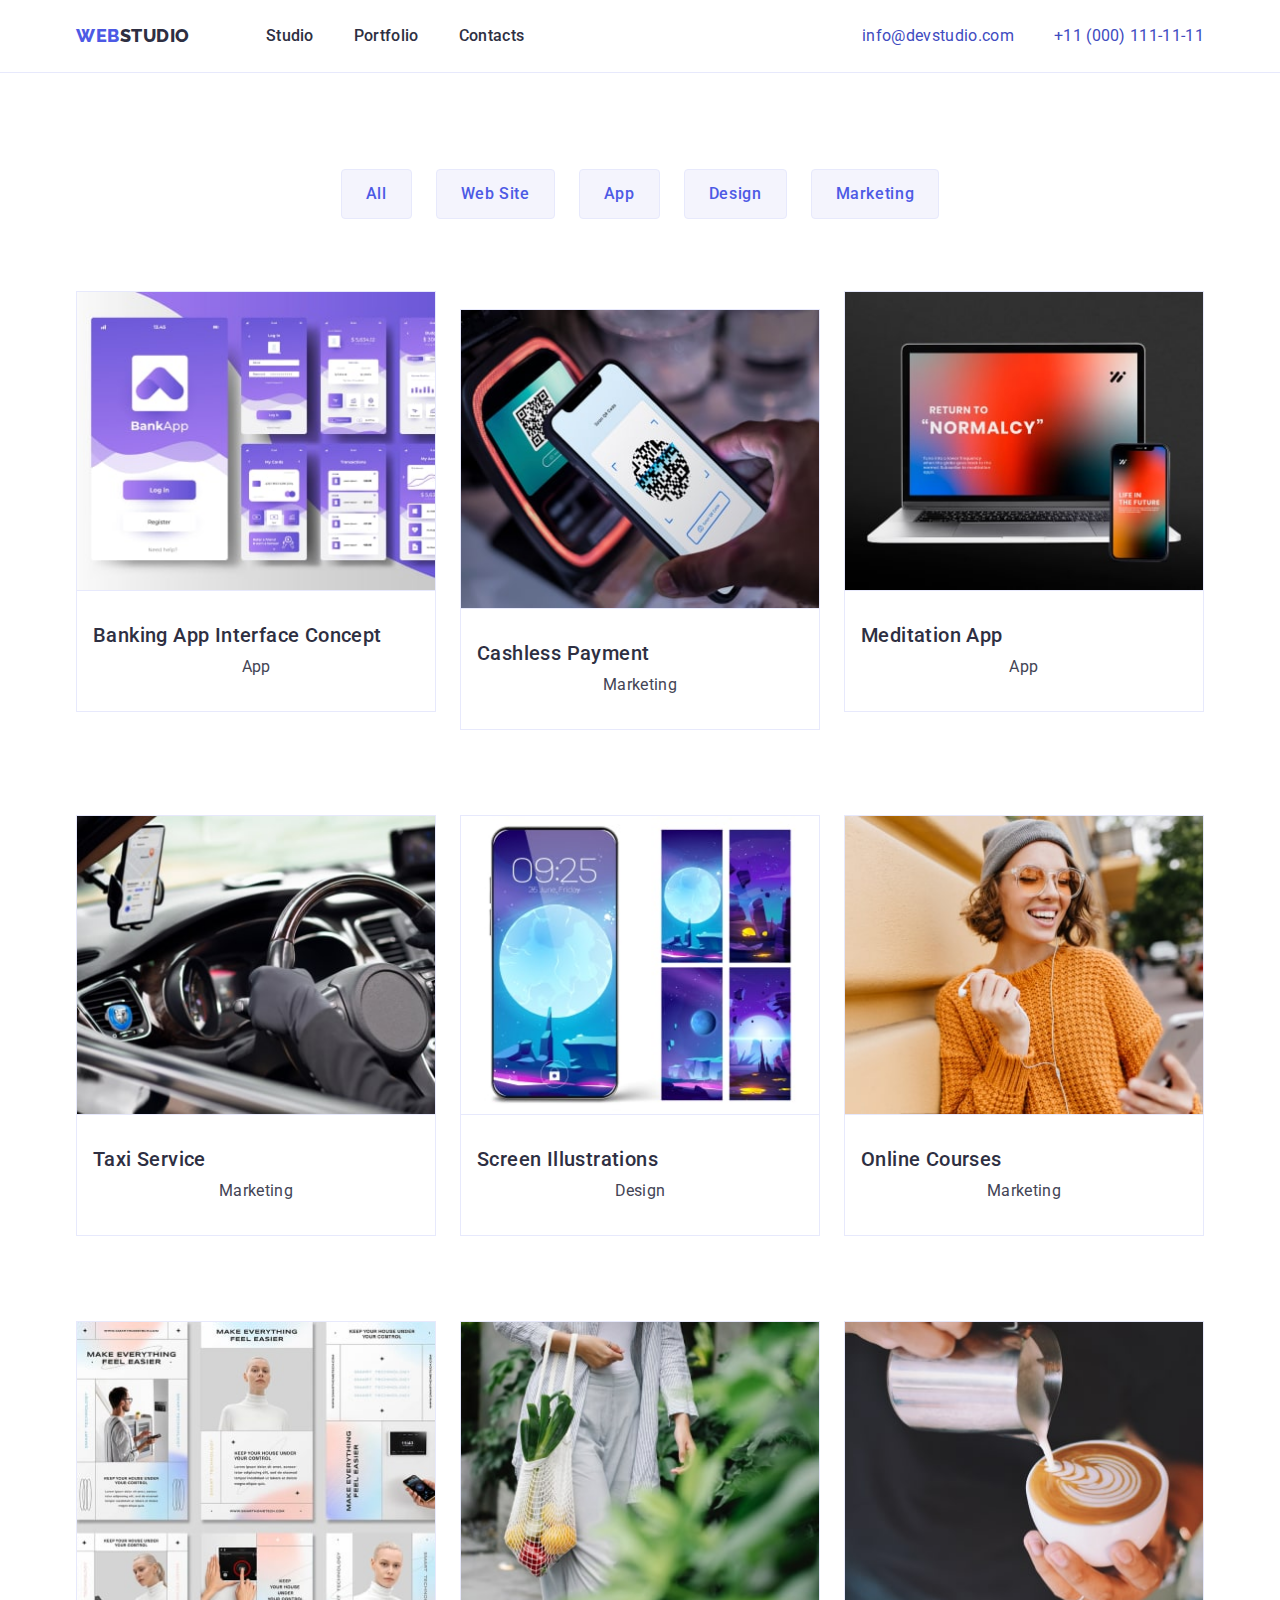
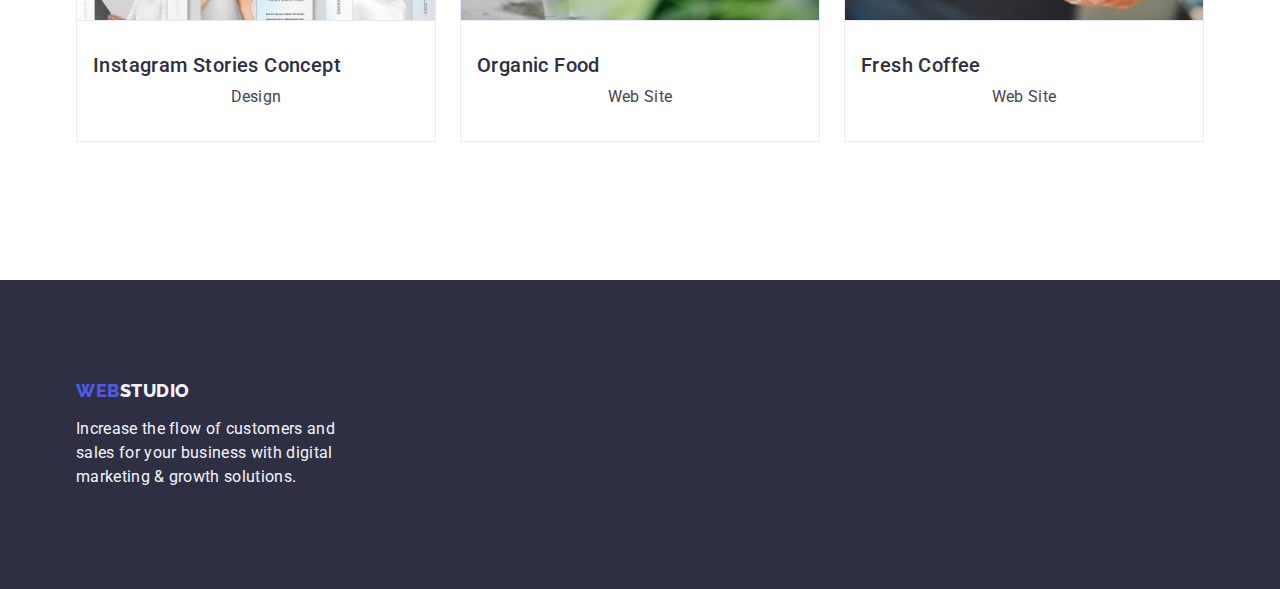
==== commit 8212d05e: "add" ====
--- a/portfolio.html
+++ b/portfolio.html
@@ -50,7 +50,7 @@
                     <li><button type="button" class="btn-portfolio">Design</button></li>
                     <li><button type="button" class="btn-portfolio">Marketing</button></li>
                 </ul>
-                <ul class="list container portfolio-content">
+                <ul class="list portfolio-content">
                     <li class="portfolio-content-spase">
                         <a href="#" class="link portfolio-title">
                             <img src="./images/page2/img-8-min.jpg" alt="Banking App Interface Concept" width="360"
--- a/css/styles.css
+++ b/css/styles.css
@@ -8,16 +8,15 @@
 h3,
 h4,
 h5,
-h6,
 p {
-  margin: 0;
-}
-ul, ol {
-  list-style: none;
-  margin: 0;
-  padding: 0;
-}
-ul {padding-left: 0;}
+    margin-top: 0px;
+    margin-bottom: 0px;
+}
+ul,
+ol {
+    margin: 0px;
+    padding-left: 0px;
+}
 a {
   text-decoration: none;
   color: currentColor;
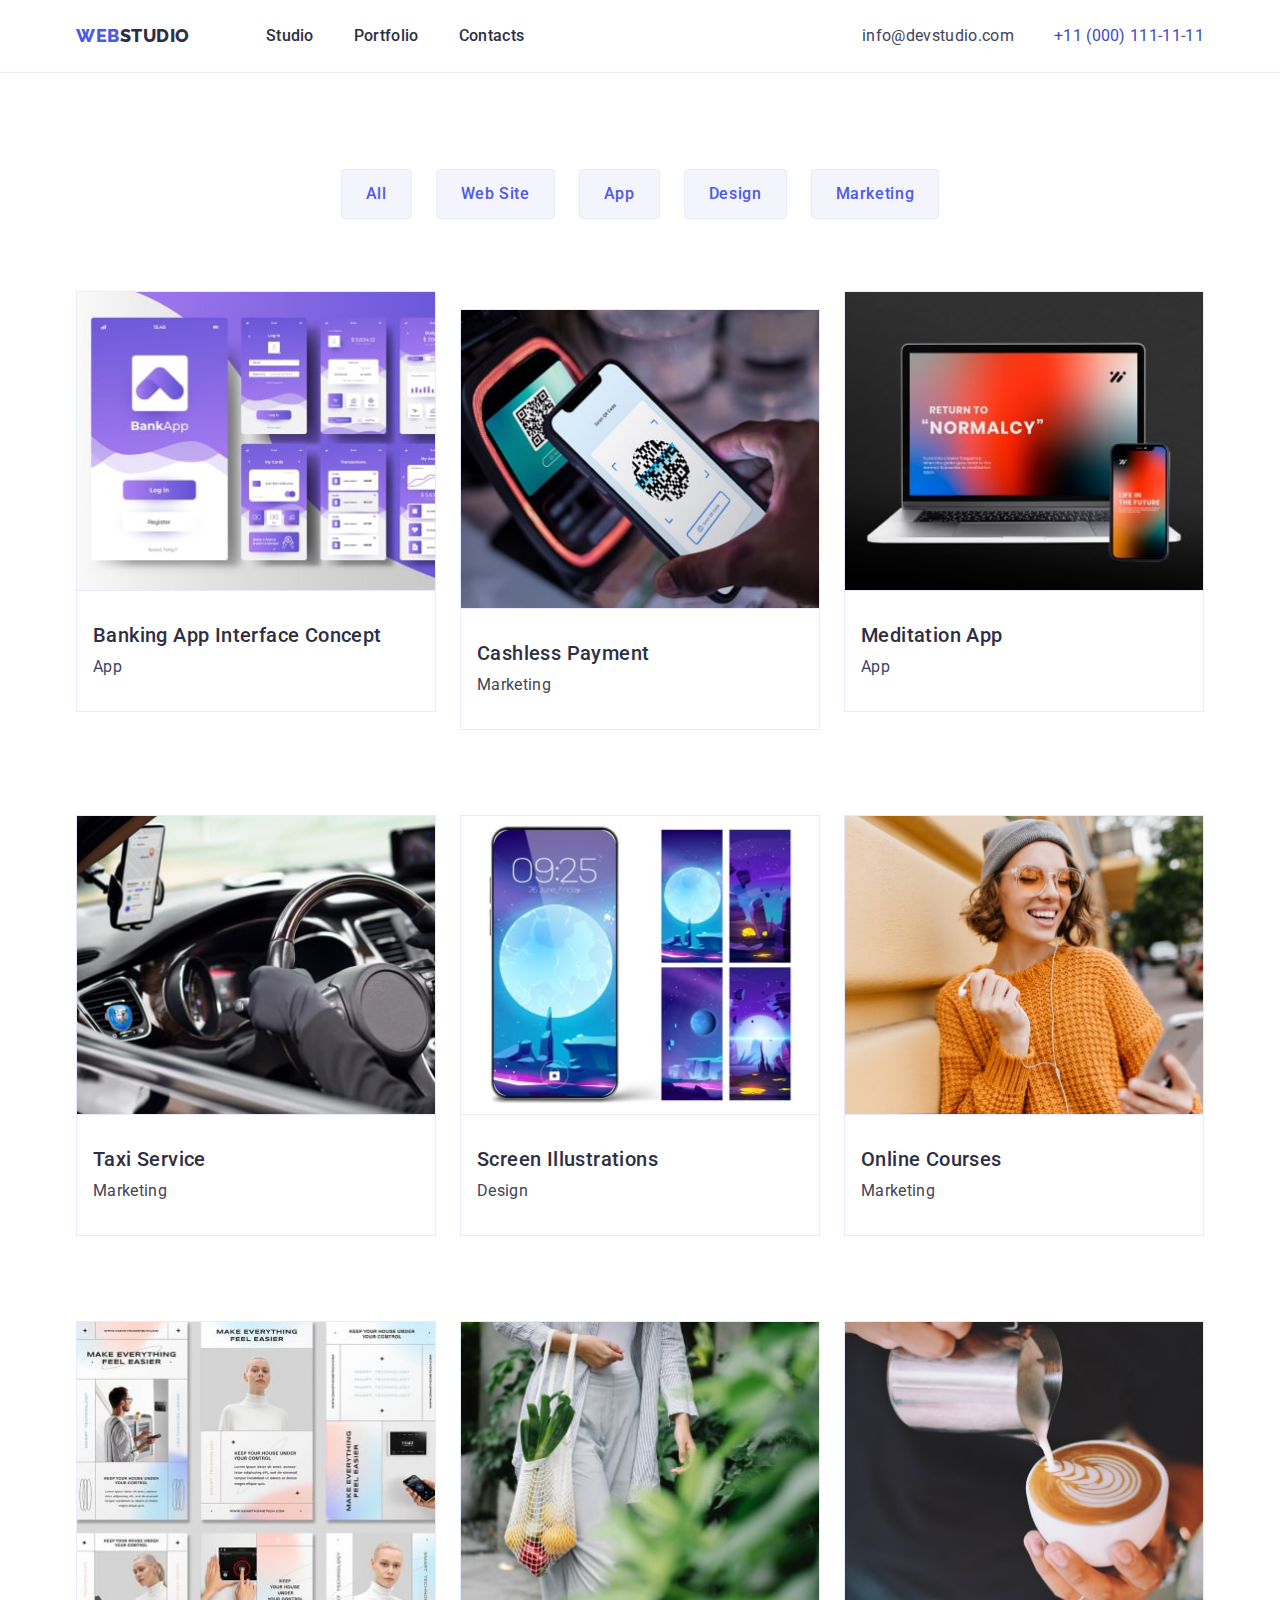
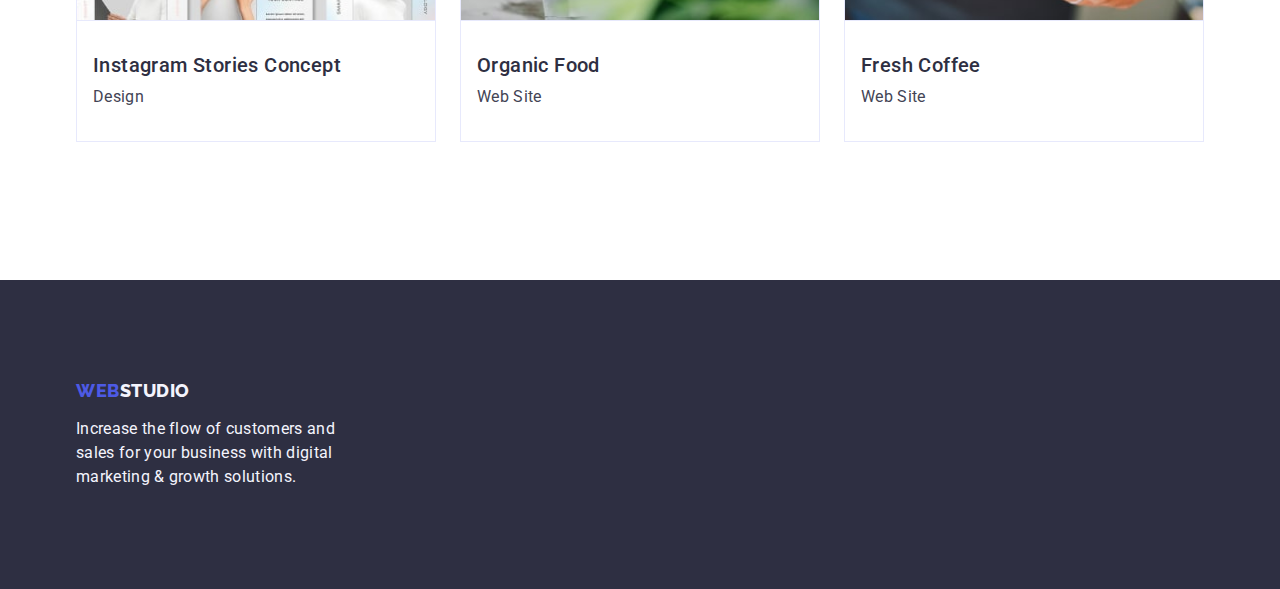
==== commit d686e0ff: "add" ====
--- a/portfolio.html
+++ b/portfolio.html
@@ -29,7 +29,7 @@
         <address class="contact-data">
           <ul class="list adres-menu">
             <li>
-              <a href="mailto:info@devstudio.com" class="link">info@devstudio.com</a>
+              <a href="mailto:info@devstudio.com" class="link meil-tel">info@devstudio.com</a>
             </li>
             <li>
               <a href="tel:+110001111111" class="link">+11 (000) 111-11-11</a>
--- a/css/styles.css
+++ b/css/styles.css
@@ -105,6 +105,10 @@
 
 }
 
+.meil-tel {
+  color: var(--body-text-color);
+}
+
 .studiologoheader {
   font-style: normal;
   font-weight: 800;
@@ -138,6 +142,8 @@
 .section-hero {
   background: var(--dark-color);
   padding: 188px 0;
+  margin-left: auto;
+  margin-right: auto;
 }
 
 .btn-hero {
@@ -414,7 +420,7 @@
 }
 
 .list-content {
-  padding: 120px 0;
+ 
 }
 
 .list-back {
@@ -436,12 +442,11 @@
 }
 
 .title-text-on {
-  text-align: center; 
   margin-bottom: 8px;
 }
 
 .title-text {
-  text-align: center;
+
 }
 
 .section-portfolio {
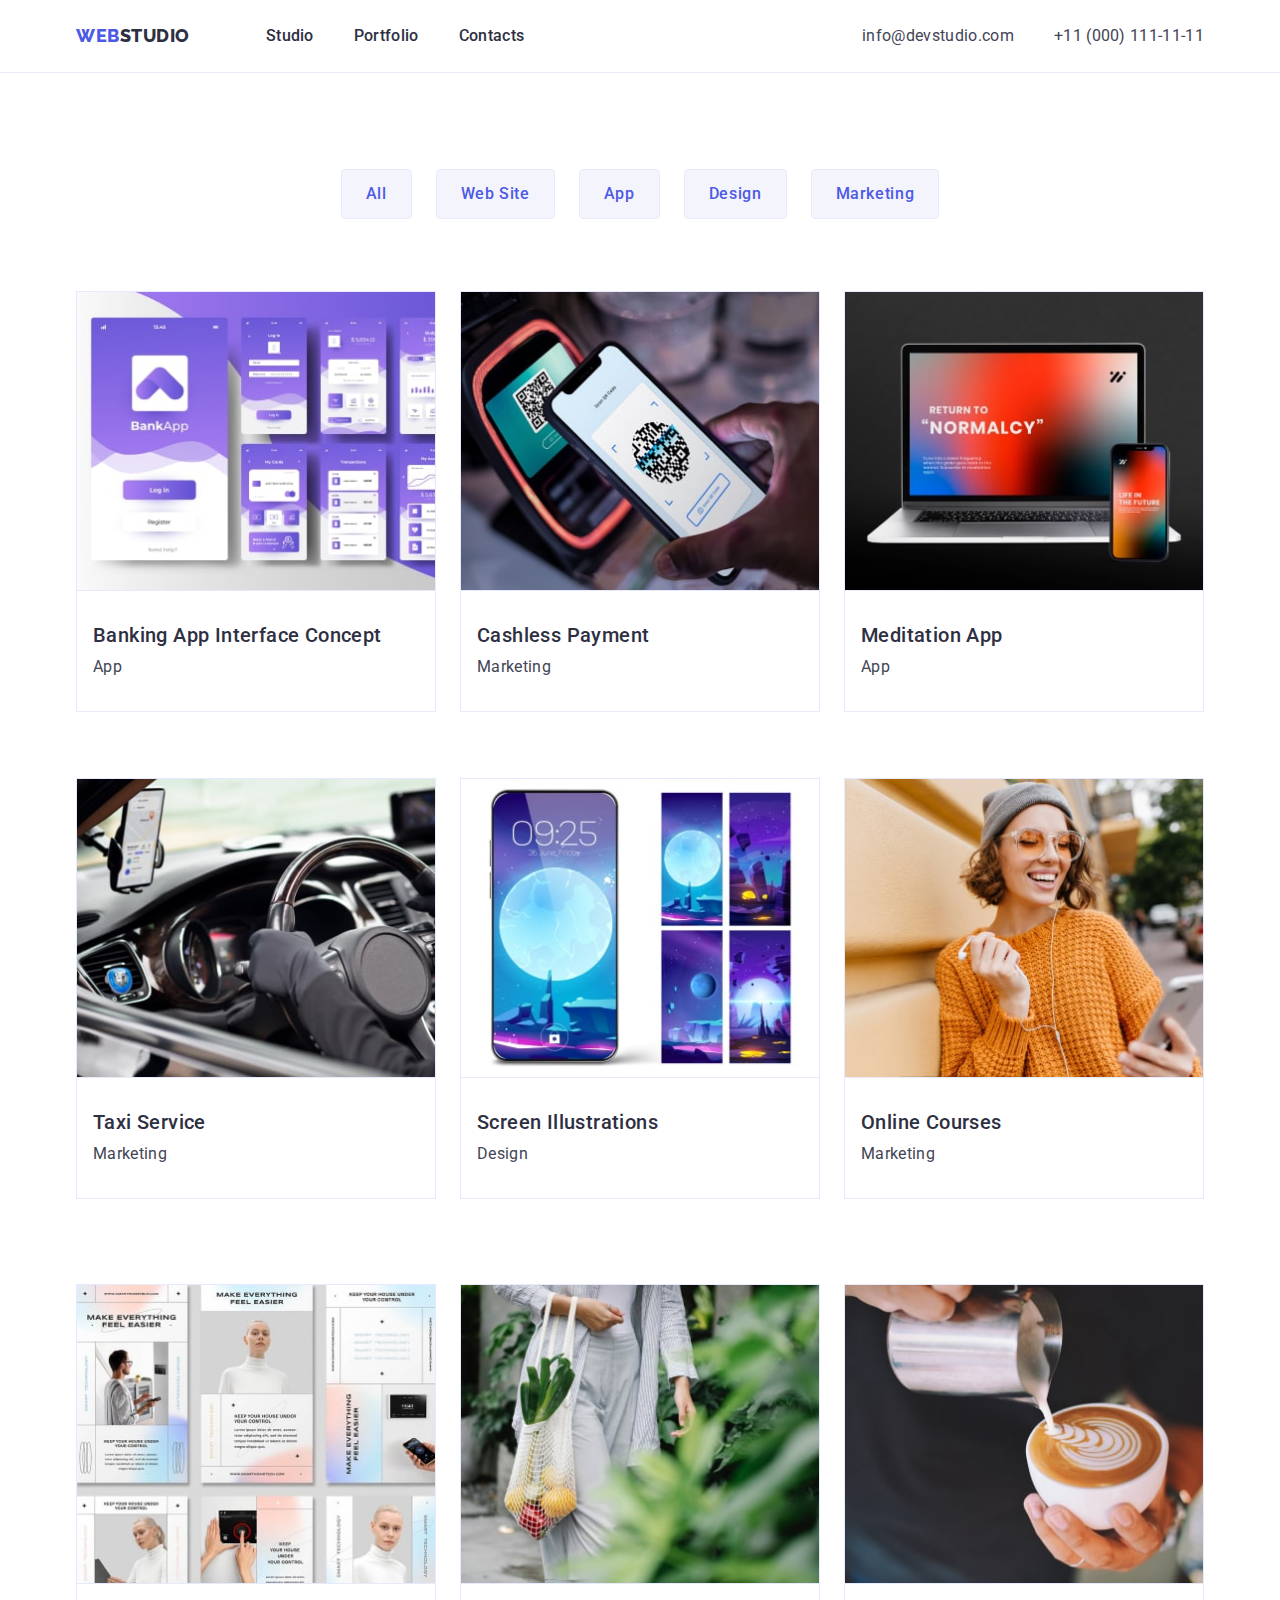
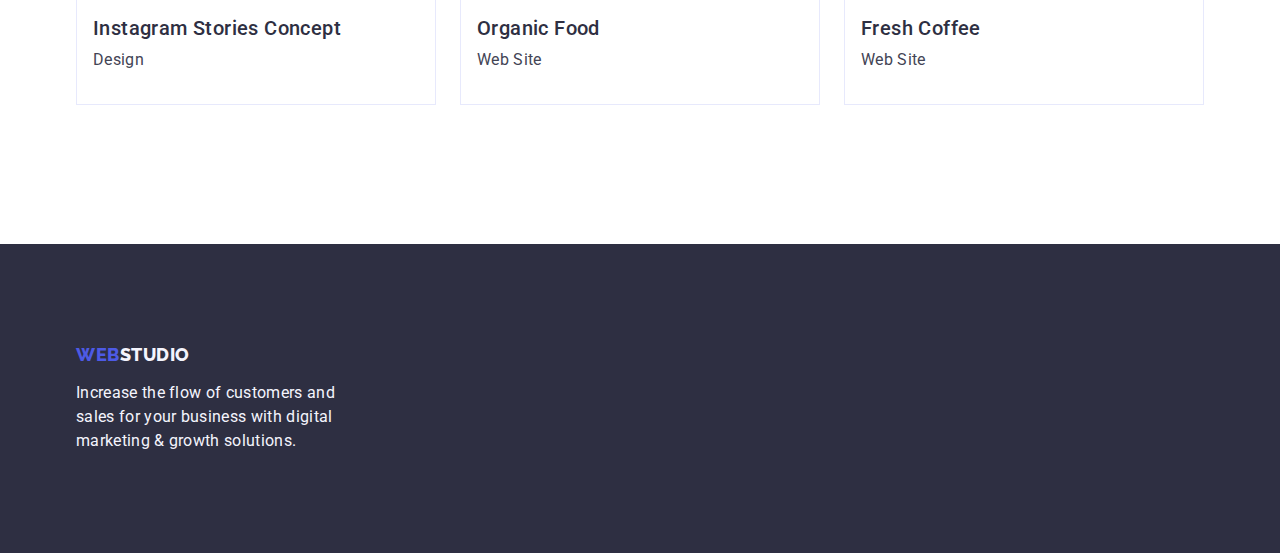
==== commit 6611e588: "add" ====
--- a/portfolio.html
+++ b/portfolio.html
@@ -32,7 +32,7 @@
               <a href="mailto:info@devstudio.com" class="link meil-tel">info@devstudio.com</a>
             </li>
             <li>
-              <a href="tel:+110001111111" class="link">+11 (000) 111-11-11</a>
+              <a href="tel:+110001111111" class="link meil-tel">+11 (000) 111-11-11</a>
             </li>
           </ul>
         </address>
@@ -62,7 +62,7 @@
                         </a>
                     </li>
                     <li class="portfolio-content-spase">
-                        <a href="#" class="link container">
+                        <a href="#" class="link">
                             <img src="./images/page2/img-7-min.jpg" alt="Cashless Payment" width="360" height="300"
                                 class="portfolio-border" />
                             <div class="content-title">
--- a/css/styles.css
+++ b/css/styles.css
@@ -142,8 +142,6 @@
 .section-hero {
   background: var(--dark-color);
   padding: 188px 0;
-  margin-left: auto;
-  margin-right: auto;
 }
 
 .btn-hero {
@@ -159,6 +157,8 @@
   border: none;
   background-color: var(--blue-button); 
   border-radius: 4px;
+  margin-left: auto;
+  margin-right: auto;
 }
 
 .btn-hero:hover {
@@ -178,6 +178,8 @@
   letter-spacing: 0.02em;
   color: var(--white-background-color);
   max-width: 496px;
+  margin-left: auto;
+  margin-right: auto;
 }
 
 .hero-menu {
